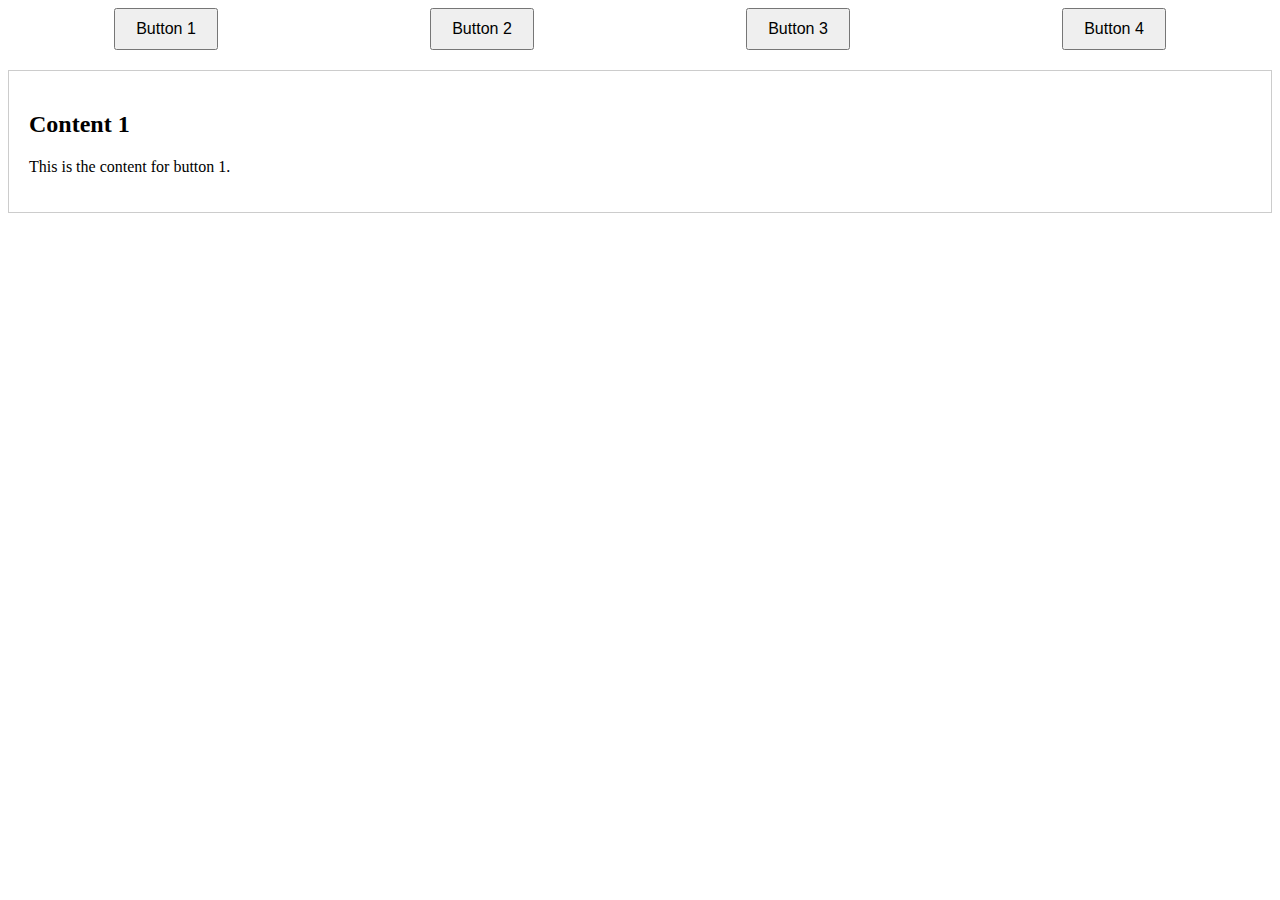
==== test.html @ 65bb0c89 "updated" ====
<!DOCTYPE html>
<html lang="en">
<head>
    <meta charset="UTF-8">
    <meta name="viewport" content="width=device-width, initial-scale=1.0">
    <title>Button Content Toggle</title>
    <style>
        .button-container {
            display: flex;
            justify-content: space-around;
            margin-bottom: 20px;
        }
        
        button {
            padding: 10px 20px;
            font-size: 16px;
            cursor: pointer;
        }
        
        .content {
            display: none;
            padding: 20px;
            border: 1px solid #ccc;
            margin-top: 20px;
        }
        
        .active {
            display: block;
        }
    </style>
</head>
<body>
    <div class="button-container">
        <button onclick="showContent(1)">Button 1</button>
        <button onclick="showContent(2)">Button 2</button>
        <button onclick="showContent(3)">Button 3</button>
        <button onclick="showContent(4)">Button 4</button>
    </div>

    <div id="content1" class="content">
        <h2>Content 1</h2>
        <p>This is the content for button 1.</p>
    </div>

    <div id="content2" class="content">
        <h2>Content 2</h2>
        <p>This is the content for button 2.</p>
    </div>

    <div id="content3" class="content">
        <h2>Content 3</h2>
        <p>This is the content for button 3.</p>
    </div>

    <div id="content4" class="content">
        <h2>Content 4</h2>
        <p>This is the content for button 4.</p>
    </div>

    <script>
        function showContent(contentNumber) {
            // Hide all content divs
            var contents = document.getElementsByClassName('content');
            for (var i = 0; i < contents.length; i++) {
                contents[i].classList.remove('active');
            }

            // Show the selected content
            var selectedContent = document.getElementById('content' + contentNumber);
            selectedContent.classList.add('active');
        }

        // Show the first content by default
        showContent(1);
    </script>
</body>
</html>
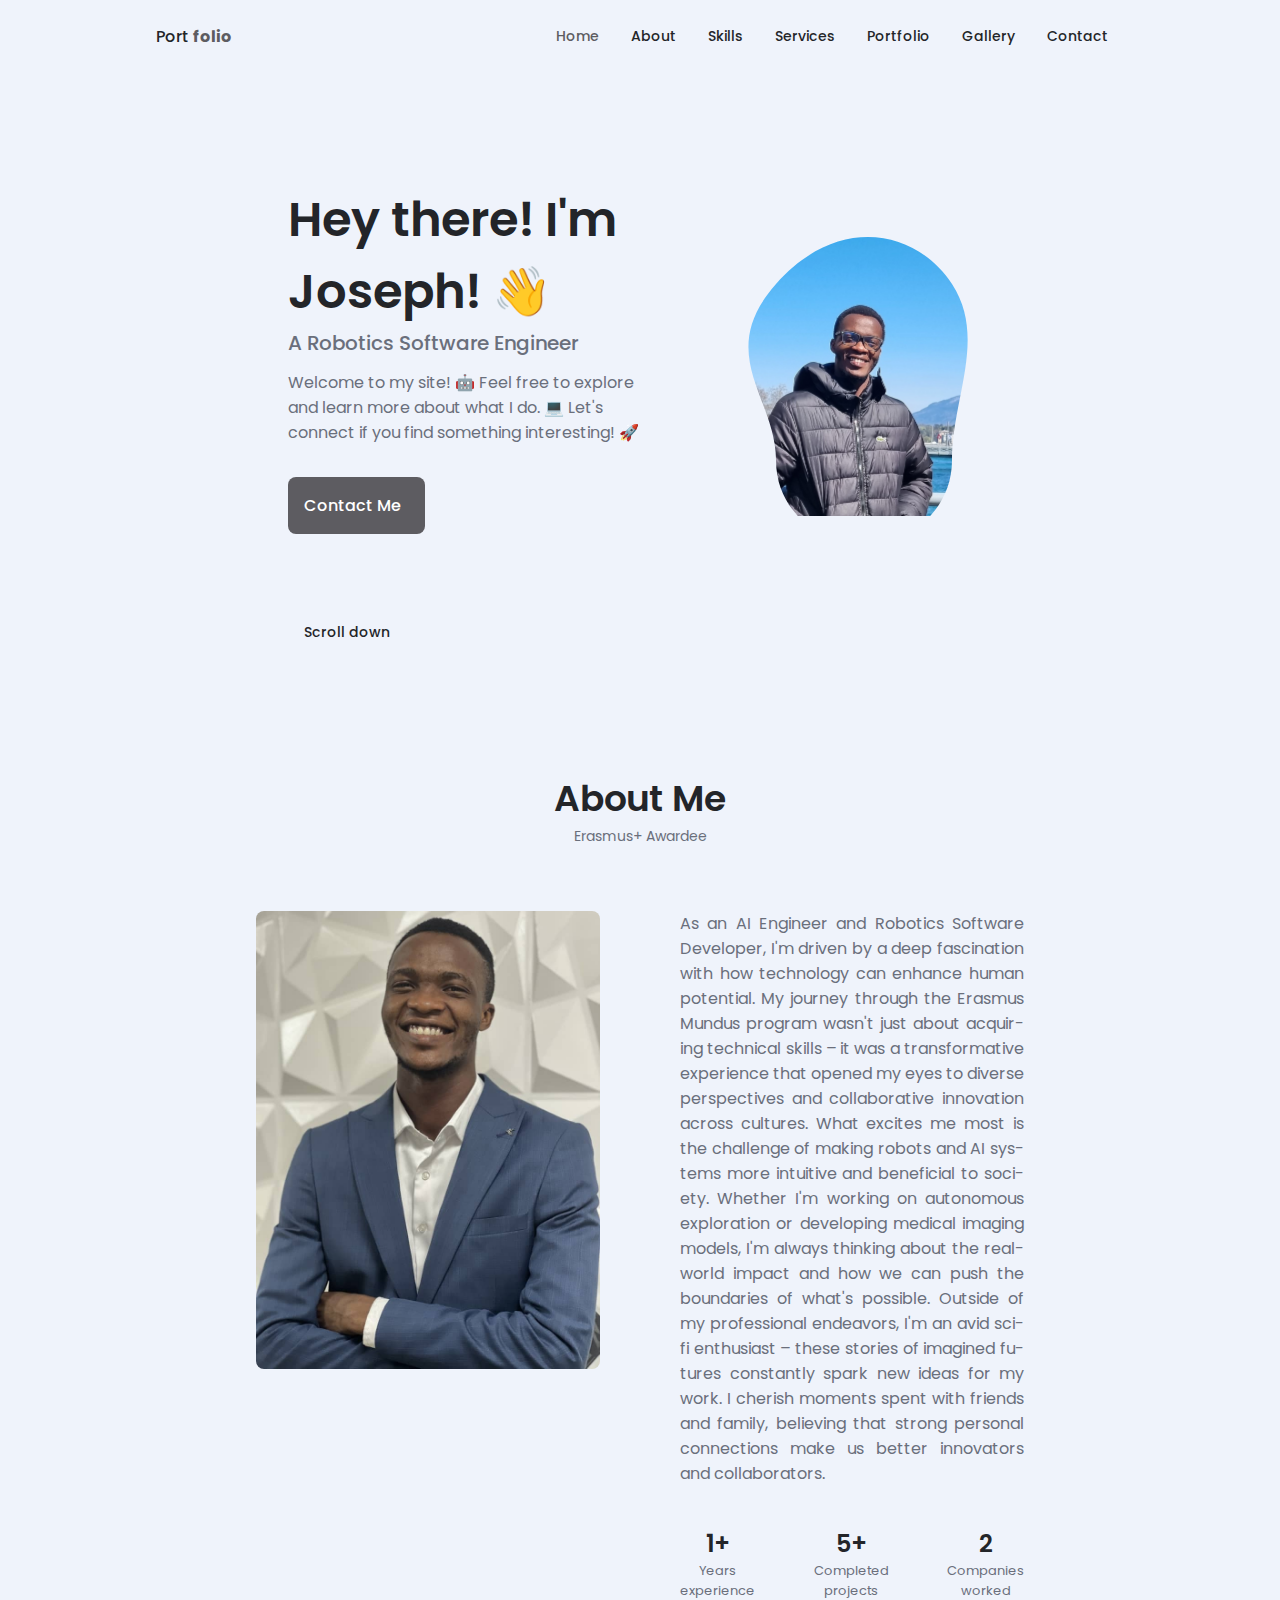
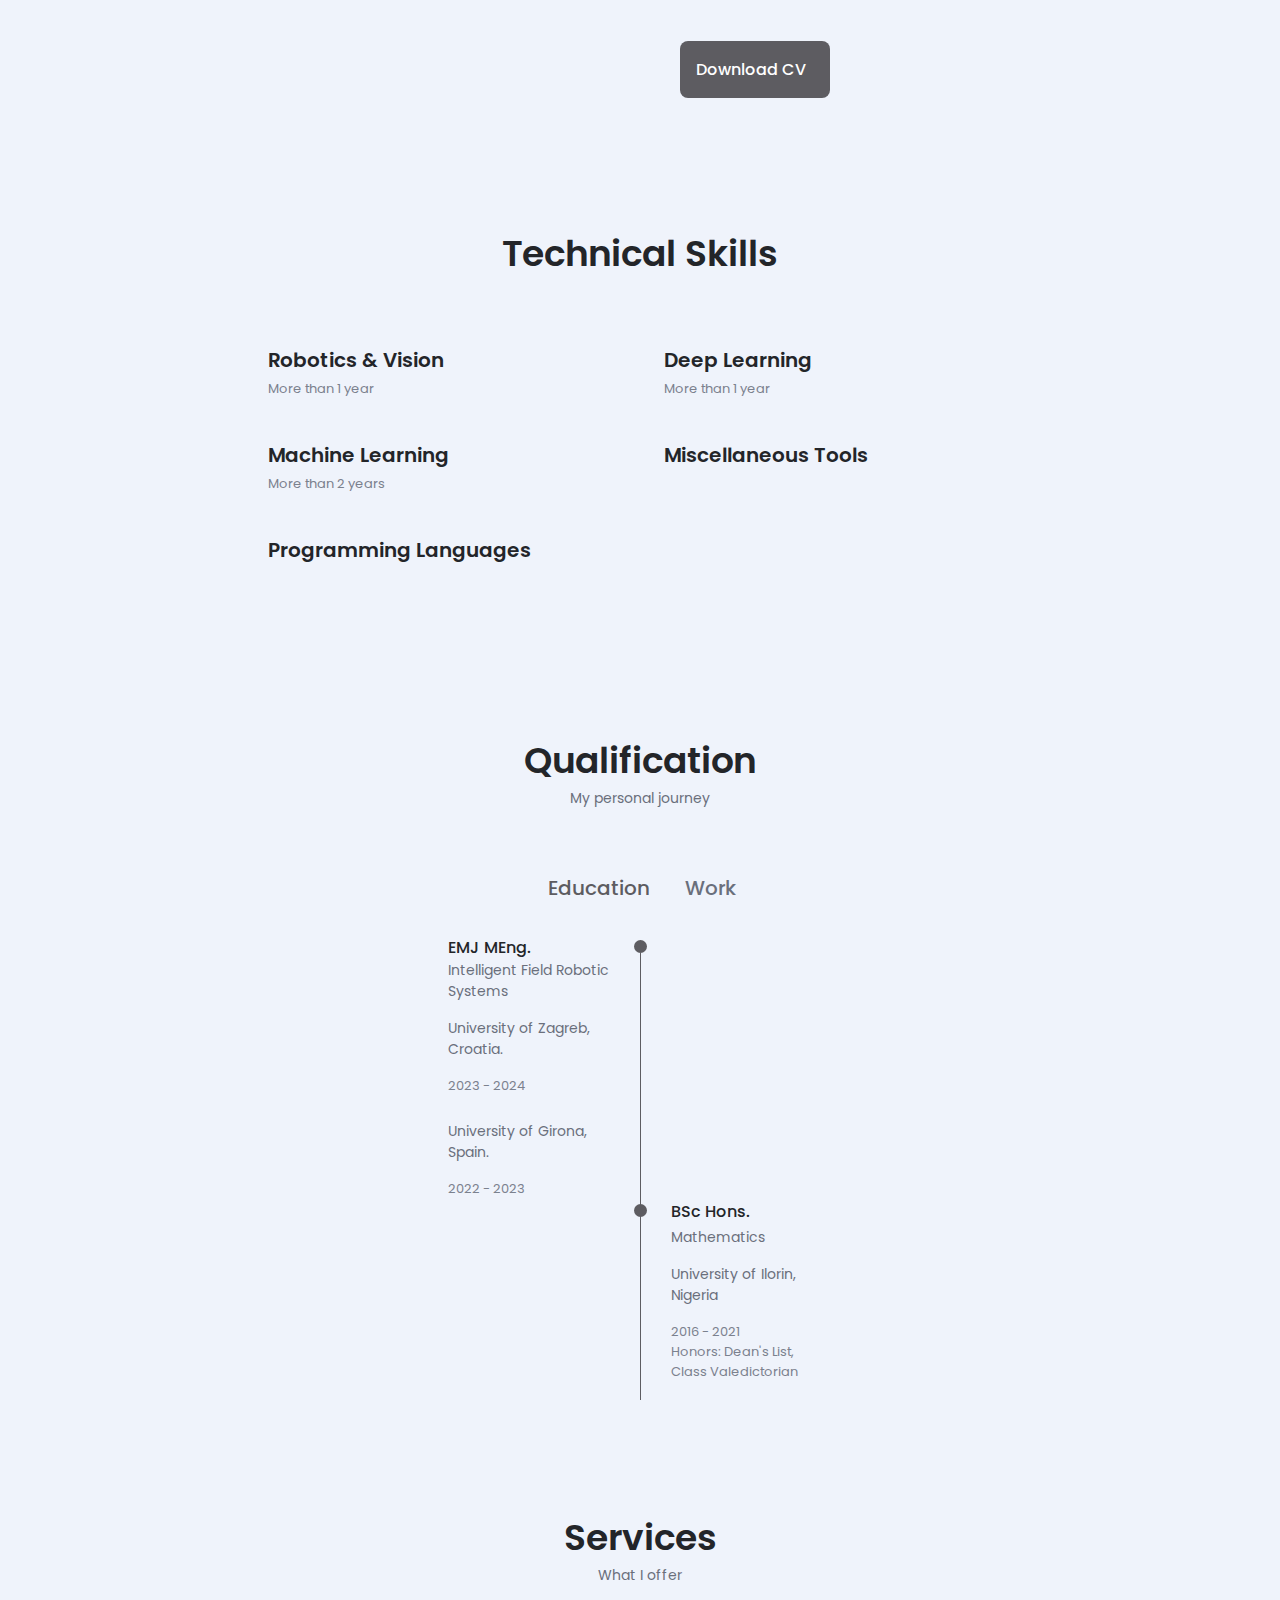
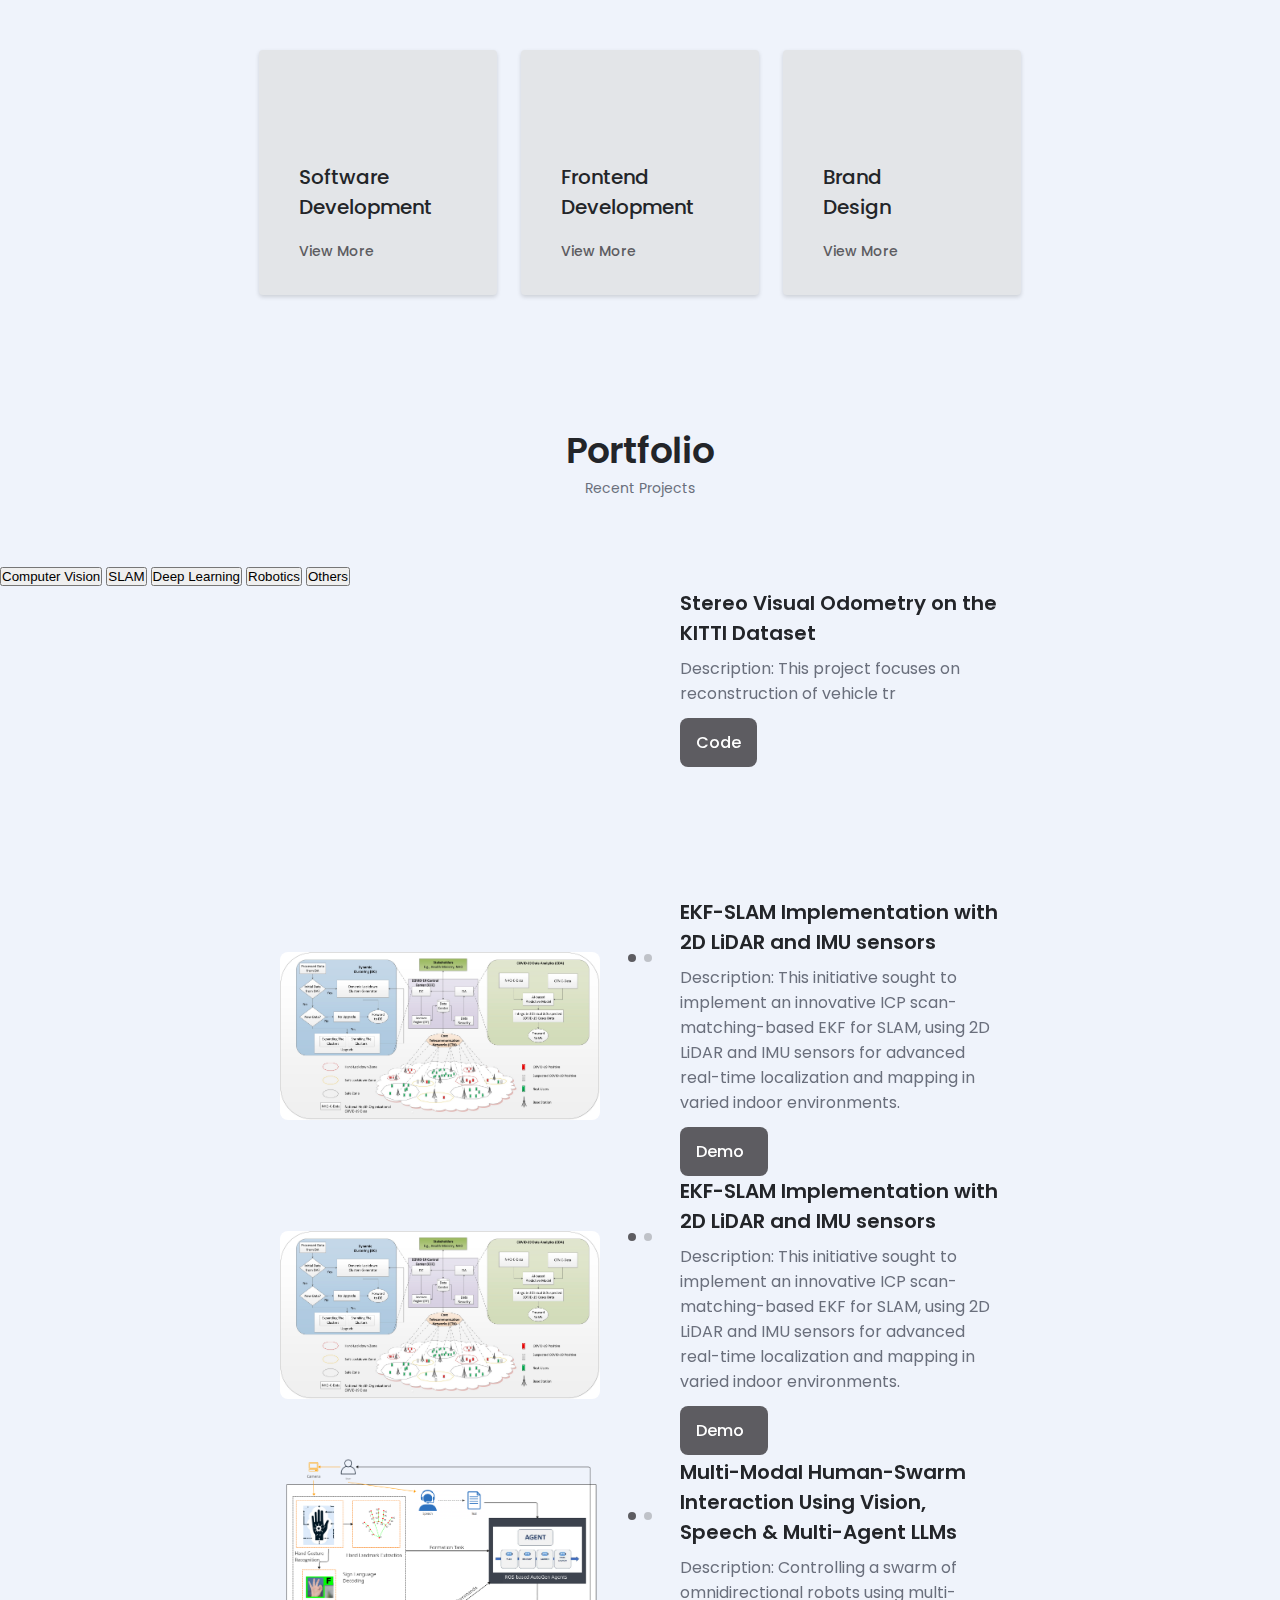
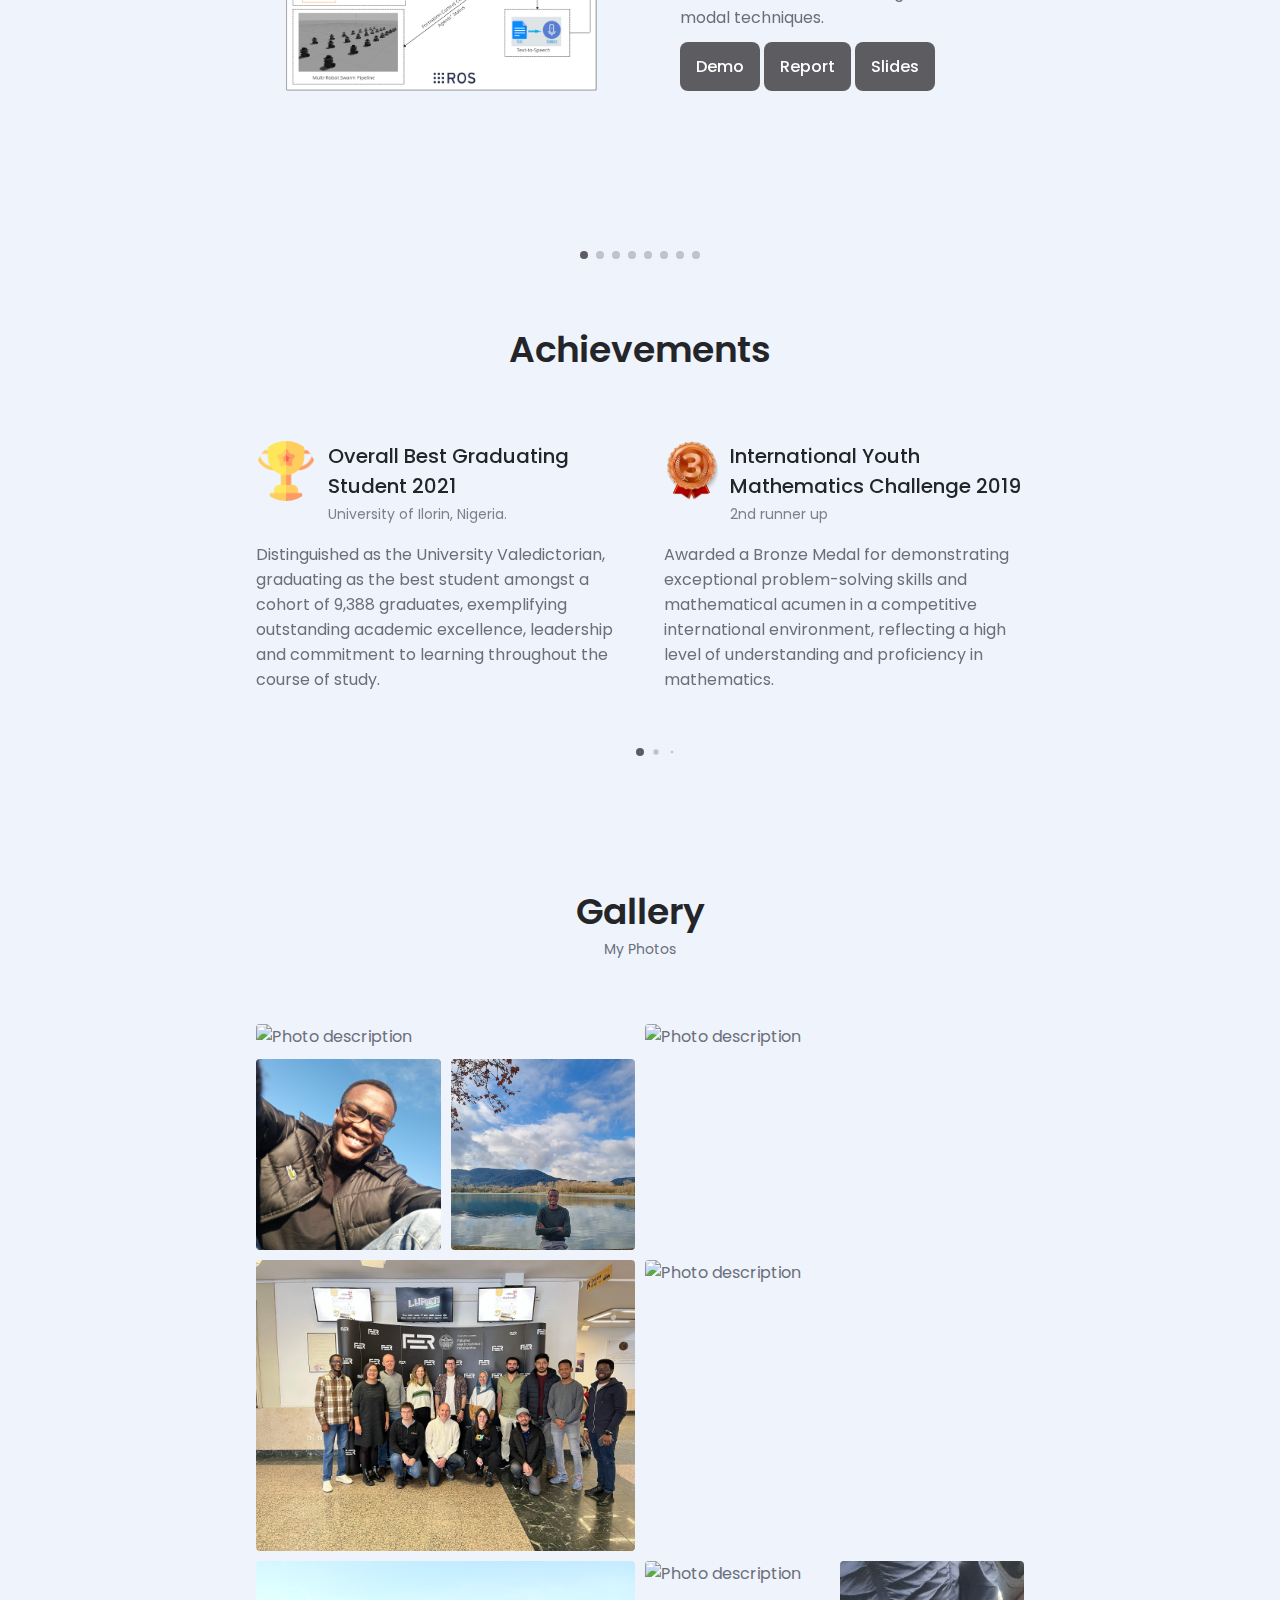
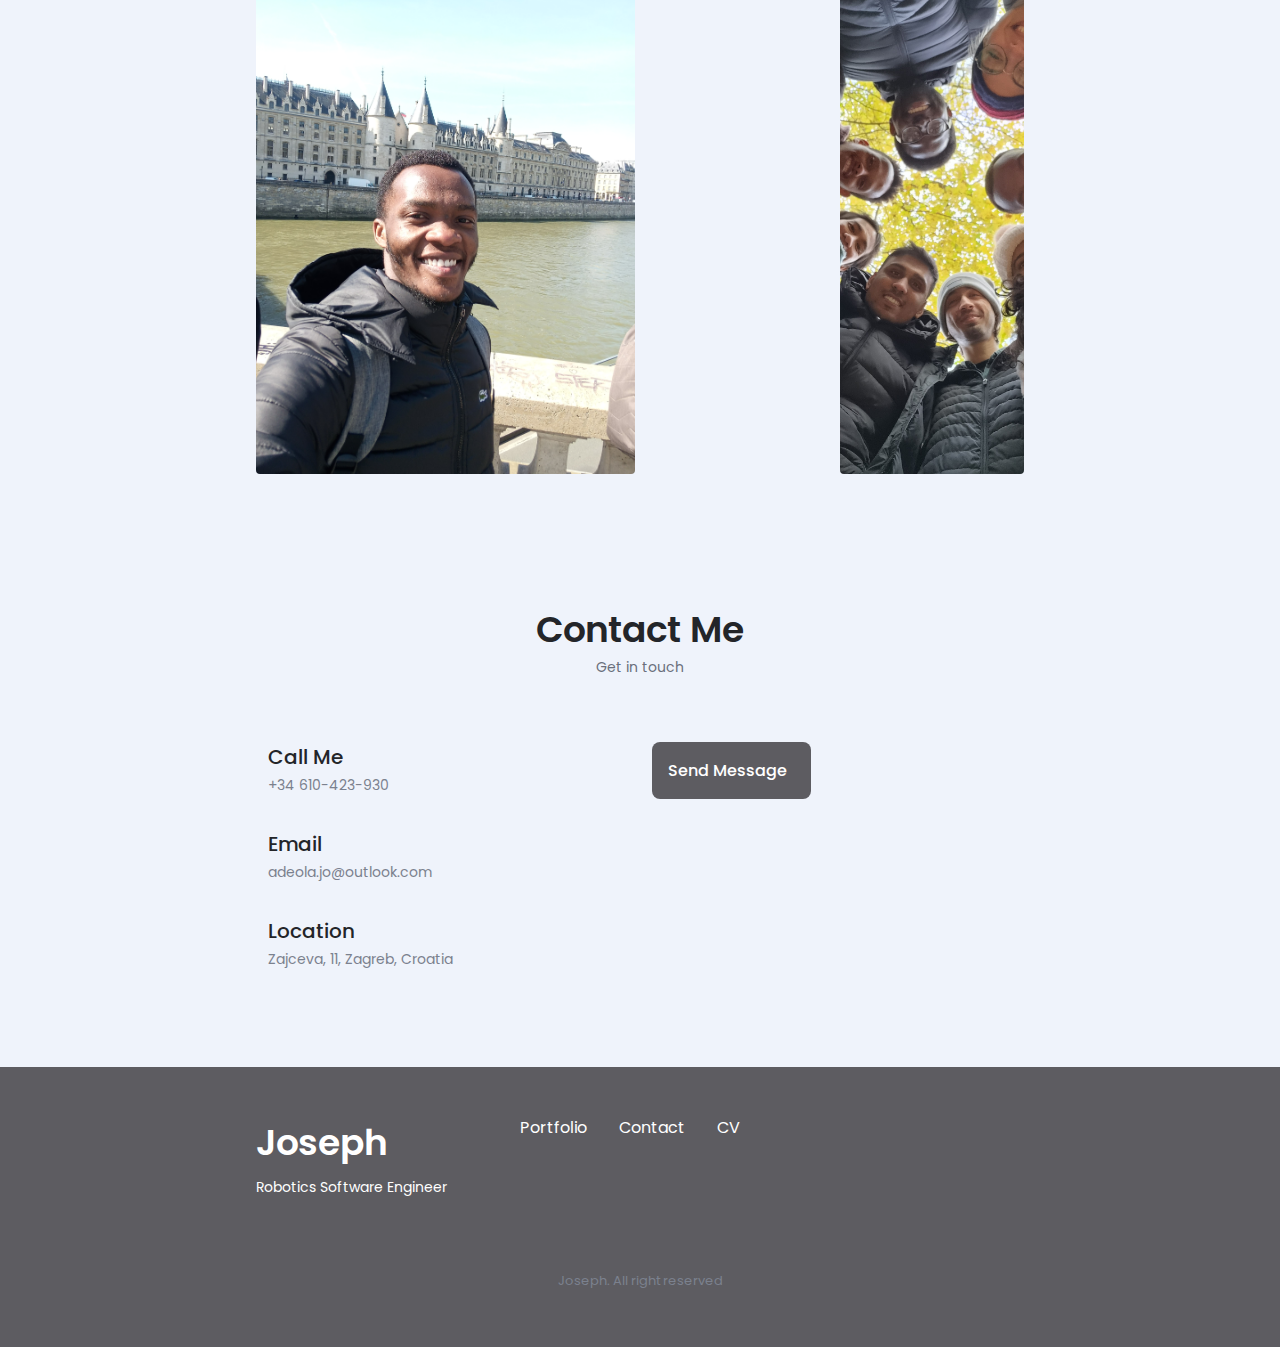
==== commit d24195d2: "updated" ====
--- a/test.html
+++ b/test.html
@@ -1,77 +1,1594 @@
 <!DOCTYPE html>
 <html lang="en">
-<head>
-    <meta charset="UTF-8">
-    <meta name="viewport" content="width=device-width, initial-scale=1.0">
-    <title>Button Content Toggle</title>
-    <style>
-        .button-container {
-            display: flex;
-            justify-content: space-around;
-            margin-bottom: 20px;
-        }
+  <head>
+    <meta charset="UTF-8" />
+    <meta name="viewport" content="width=device-width, initial-scale=1.0" />
+
+    <!--==================== UNICONS ====================-->
+    <link
+      rel="stylesheet"
+      href="https://unicons.iconscout.com/release/v3.0.6/css/line.css"
+    />
+
+    <!--==================== SWIPER CSS====================-->
+    <link rel="stylesheet" href="assets/css/swiper-bundle.min.css" />
+
+    <!--==================== CSS ==========-->
+    <link rel="stylesheet" href="assets/css/styles.css" />
+
+    <title>Joseph Adeola</title>
+  </head>
+  <body  class="fade-in">
+    <!--==================== HEADER ====================-->
+    <header class="header" id="header">
+      <nav class="nav container">
+        <a href="#" class="nav__logo">Port <span>folio</span></a>
         
-        button {
-            padding: 10px 20px;
-            font-size: 16px;
-            cursor: pointer;
-        }
+
+        <div class="nav__menu" id="nav-menu">
+          <ul class="nav__list grid">
+            <li class="nav__item">
+              <a href="#home" class="nav__link active-link">
+                <i class="uil uil-estate nav__icon"></i> Home
+              </a>
+            </li>
+
+            <li class="nav__item">
+              <a href="#about" class="nav__link">
+                <i class="uil uil-user nav__icon"></i> About
+              </a>
+            </li>
+
+            <li class="nav__item">
+              <a href="#skills" class="nav__link">
+                <i class="uil uil-file-alt nav__icon"></i> Skills
+              </a>
+            </li>
+            <li class="nav__item">
+              <a href="#services" class="nav__link">
+                <i class="uil uil-briefcase-alt nav__icon"></i> Services
+              </a>
+            </li>
+            <li class="nav__item">
+              <a href="#portfolio" class="nav__link">
+                <i class="uil uil-scenery nav__icon"></i> Portfolio
+              </a>
+            </li>
+
+            <li class="nav__item">
+              <a href="#gallery" class="nav__link">
+                <i class="uil uil-scenery nav__icon"></i> Gallery
+              </a>
+            </li>
+
+            <li class="nav__item">
+              <a href="#contact" class="nav__link">
+                <i class="uil uil-message nav__icon"></i> Contact
+              </a>
+            </li>
+          </ul>
+
+          <i class="uil uil-times nav__close" id="nav-close"></i>
+        </div>
+
+        <div class="nav__btns">
+          <!-- Theme change button -->
+          <i class="uil uil-moon change-theme" id="theme-button"></i>
+
+          <div class="nav__toggle" id="nav-toggle">
+            <i class="uil uil-apps"></i>
+          </div>
+        </div>
+      </nav>
+    </header>
+
+    <!--==================== MAIN ====================-->
+    <main class="main">
+      <!--==================== HOME ====================-->
+      <section class="home section" id="home">
+        <div class="home__container container grid">
+          <div class="home__content grid">
+            <div class="home__social">
+              <a
+                href="https://www.linkedin.com/in/adeola-joseph/"
+                target="_blank"
+                class="home__social-icon"
+              >
+                <i class="uil uil-linkedin-alt"></i>
+              </a>
+
+              <!-- <a
+                href="https://www.facebook.com/joseph.adeola.58"
+                target="_blank"
+                class="home__social-icon"
+              >
+                <i class="uil uil-facebook-f"></i>
+              </a> -->
+
+              <a
+                href="https://github.com/AdeolaJoseph"
+                target="_blank"
+                class="home__social-icon"
+              >
+                <i class="uil uil-github-alt"></i>
+              </a>
+            </div>
+
+            <div class="home__img">
+              <!-- <svg class="home__blob" viewBox="0 0 200 187">
+                <mask id="mask0" mask-type="alpha">
+                  <path
+                    d="M190.312 36.4879C206.582 62.1187 201.309 102.826 182.328 134.186C163.346 165.547 
+                                    130.807 187.559 100.226 186.353C69.6454 185.297 41.0228 161.023 21.7403 129.362C2.45775 
+                                    97.8511 -7.48481 59.1033 6.67581 34.5279C20.9871 10.1032 59.7028 -0.149132 97.9666 
+                                    0.00163737C136.23 0.303176 174.193 10.857 190.312 36.4879Z"
+                  />
+                </mask>
+                <g mask="url(#mask0)">
+                  <path
+                    d="M190.312 36.4879C206.582 62.1187 201.309 102.826 182.328 134.186C163.346 
+                                    165.547 130.807 187.559 100.226 186.353C69.6454 185.297 41.0228 161.023 21.7403 
+                                    129.362C2.45775 97.8511 -7.48481 59.1033 6.67581 34.5279C20.9871 10.1032 59.7028 
+                                    -0.149132 97.9666 0.00163737C136.23 0.303176 174.193 10.857 190.312 36.4879Z"
+                  />
+
+                  <!--==================== 
+                                        Insert your image in the Img folder and Change your image |
+                                        Center your image with X: horizontal, Y: vertical 
+                                    ====================-->
+                    <!-- <image
+                    class="home__blob-img"
+                    x="12"
+                    y="18"
+                    href="assets/img/joseph-img2.jpg"
+                  />
+                </g>
+              </svg>  -->
+
+              <svg class="home__blob" viewBox="0 0 200 200" xmlns="http://www.w3.org/2000/svg">
+                <mask id="mask1" mask-type="alpha">
+                    <path d="M50 150C50 185.228 85.2284 200 100 200C114.772 200 150 185.228 150 150C150 114.772 170 80.7715 150 50C130 19.2284 85.2284 10 50 50C14.7715 89.7715 50 114.772 50 150Z" transform="scale(1.1)"/>
+
+
+                    
+                    <!-- <path d="M37.5,-59.8C46.5,-52.5,50.4,-38.7,52,-26.4C53.5,-14,52.7,-3.3,55.3,11C57.9,25.2,64,42.9,59.8,57C55.7,71,41.3,81.4,26,83.6C10.7,85.8,-5.5,79.9,-21.6,74.7C-37.7,69.5,-53.7,65,-64.7,54.7C-75.7,44.5,-81.7,28.5,-80.9,13.5C-80.1,-1.5,-72.5,-15.6,-62.4,-24.7C-52.4,-33.9,-39.8,-38.1,-28.9,-44.6C-18.1,-51.1,-9.1,-59.9,2.6,-63.9C14.2,-67.9,28.4,-67.1,37.5,-59.8Z" transform="translate(100 100)" /> -->
+                    
+
+                    <!-- <path  d="M46.4,-71.9C58.8,-64.2,66.6,-49.1,72.1,-33.9C77.6,-18.6,80.8,-3.3,78.1,10.8C75.4,24.9,66.8,37.6,56.4,47.9C46,58.2,33.8,66,20.2,71.2C6.5,76.3,-8.7,78.9,-24,76.7C-39.3,74.5,-54.7,67.6,-63.5,55.9C-72.4,44.2,-74.7,27.6,-74.6,12.2C-74.4,-3.1,-71.7,-17.3,-67.8,-33.1C-63.9,-48.9,-58.8,-66.2,-47.3,-74.4C-35.8,-82.5,-17.9,-81.5,-0.5,-80.8C17,-80.1,34,-79.7,46.4,-71.9Z" transform="translate(100 100)" /> -->
+
+                    <!-- <path fill="#FF0066" d="M36.8,-64.8C47.4,-57.7,55.5,-47.2,65.4,-35.8C75.3,-24.5,87,-12.2,89.6,1.5C92.2,15.2,85.7,30.5,77.2,44.2C68.7,58,58.2,70.3,45,77.8C31.8,85.3,15.9,88,1,86.3C-13.9,84.5,-27.7,78.3,-40.8,70.7C-53.8,63.1,-66,54.1,-75.4,42.1C-84.8,30.1,-91.4,15.1,-89.2,1.3C-87,-12.5,-76.1,-25.1,-66.3,-36.4C-56.5,-47.7,-47.8,-57.8,-37,-64.8C-26.1,-71.8,-13.1,-75.7,0,-75.8C13.1,-75.8,26.2,-72,36.8,-64.8Z" transform="translate(100 100)" /> -->
+
+                    <!-- <path fill="#FF0066" d="M45.4,-74.2C58.7,-70.9,69.2,-58.5,74.2,-44.6C79.2,-30.7,78.7,-15.3,77.9,-0.5C77,14.4,75.9,28.8,69.1,39.6C62.4,50.5,50,57.8,37.6,62.1C25.1,66.3,12.5,67.3,-0.7,68.5C-13.8,69.6,-27.7,70.8,-39.7,66.3C-51.6,61.8,-61.7,51.6,-67.6,39.6C-73.4,27.6,-75,13.8,-75.1,0C-75.1,-13.9,-73.6,-27.8,-67.3,-38.9C-61,-50.1,-49.9,-58.6,-37.9,-62.6C-25.8,-66.7,-12.9,-66.2,1.6,-68.9C16,-71.6,32.1,-77.5,45.4,-74.2Z" transform="translate(100 100)" /> -->
+                            
+                </mask>
+                <g mask="url(#mask1)">
+                    <!-- <path
+                        d="M50 150C50 185.228 85.2284 200 100 200C114.772 200 150 185.228 150 150C150 114.772 
+                            170 80.7715 150 50C130 19.2284 85.2284 10 50 50C14.7715 89.7715 50 114.772 50 150Z" /> -->
+                    <!-- <image class="home__blob-img" x="12" y="18" href="assets/img/joseph-img2.jpg" /> -->
+                    <path d="M23.9,-32.3C32.7,-31.6,42.7,-27.8,48.5,-20.6C54.2,-13.3,55.6,-2.6,51.2,5.3C46.9,13.1,36.7,18,29.6,25C22.5,31.9,18.6,40.9,9.8,52C1,63,-12.6,76.3,-25.2,76.8C-37.8,77.3,-49.4,65,-51.5,51C-53.7,37.1,-46.5,21.4,-50.9,5.9C-55.4,-9.6,-71.6,-24.9,-68.5,-31.1C-65.4,-37.3,-42.9,-34.6,-28.3,-32.6C-13.6,-30.7,-6.8,-29.6,0.4,-30.2C7.6,-30.7,15.1,-33,23.9,-32.3Z" transform="translate(100 100)" />
+                    
+
+                    
+
+                    <image class="home__blob-img" x="12" y="18" href="assets/img/joseph-img2.jpg" />
+                    <!-- <image class="home__blob-img" x="12" y="18" href="assets/img/joseph1-removebg-preview4.png" /> -->
+                </g>
+            </svg>
+            
+            </div>
+
+            <div class="home__data">
+              <!-- <h1 class="home__title">Hi, I'm Joseph</h1> -->
+              <h1 class="home__title">Hey there! I'm Joseph! 👋</h1>
+
+              <h3 class="home__subtitle">A Robotics Software Engineer</h3>
+              <p class="home__description">
+
+                Welcome to my site! 🤖 Feel free to explore and learn more about what I do. 💻 Let's connect if you find something interesting! 🚀
+
+              </p>
+              <a href="#contact" class="button button--flex">
+                Contact Me <i class="uil uil-message button__icon"></i>
+              </a>
+            </div>
+          </div>
+
+          <div class="home__scroll">
+            <a href="#about" class="home__scroll-button button--flex">
+              <i class="uil uil-mouse-alt home__scroll-mouse"></i>
+              <span class="home__scroll-name">Scroll down</span>
+              <i class="uil uil-arrow-down home__scroll-arrow"></i>
+            </a>
+          </div>
+        </div>
+      </section>
+
+      <!--==================== ABOUT ====================-->
+      <section class="about section" id="about">
+        <h2 class="section__title">About Me</h2>
+        <span class="section__subtitle">Erasmus+ Awardee</span>
+
+        <div class="about__container container grid">
+          <!-- <img src="assets/img/joseph-img.jpg" alt="" class="about__img" /> -->
+          <!-- <img src="assets/img/joseph1-removebg-preview4.png" alt="" class="about__img" /> -->
+          <img src="assets/img/img1.jpeg" alt="" class="about__img" />
+
+          <!-- <img src="assets/img/joseph1.jpeg" alt="" class="about__img" /> -->
+
+
+
+          <div class="about__data">
+            <p class="about__description" style="text-align: justify; text-justify: inter-word; hyphens: auto;">
+                As an AI Engineer and Robotics Software Developer, I'm driven by a deep fascination with how technology can enhance human potential. My journey through the Erasmus Mundus program wasn't just about acquiring technical skills – it was a transformative experience that opened my eyes to diverse perspectives and collaborative innovation across cultures.
+                What excites me most is the challenge of making robots and AI systems more intuitive and beneficial to society. Whether I'm working on autonomous exploration or developing medical imaging models, I'm always thinking about the real-world impact and how we can push the boundaries of what's possible.
+                Outside of my professional endeavors, I'm an avid sci-fi enthusiast – these stories of imagined futures constantly spark new ideas for my work. I cherish moments spent with friends and family, believing that strong personal connections make us better innovators and collaborators.
+          </p>
+          
+
+            <div class="about__info">
+              <div>
+                <span class="about__info-title">1+</span>
+                <span class="about__info-name"
+                  >Years <br />
+                  experience</span
+                >
+              </div>
+
+              <div>
+                <span class="about__info-title">5+</span>
+                <span class="about__info-name"
+                  >Completed <br />
+                  projects</span
+                >
+              </div>
+
+              <div>
+                <span class="about__info-title">2</span>
+                <span class="about__info-name"
+                  >Companies <br />
+                  worked</span
+                >
+              </div>
+            </div>
+
+            <div class="about__buttons">
+              <!--==================== Change your CV ====================-->
+              <a
+                download=""
+                href="assets/pdf/joseph_cv.pdf"
+                class="button button--flex"
+              >
+                Download CV <i class="uil uil-download-alt button__icon"></i>
+              </a>
+            </div>
+          </div>
+        </div>
+      </section>
+
+      <!--==================== SKILLS ====================-->
+      <section class="skills section" id="skills">
+        <h2 class="section__title">Technical Skills</h2>
+        <span class="section__subtitle"></span>
+
+        <div class="skills__container container grid">
+          <div>
+
+                <!--=============== SKILLS 1 ===============-->
+                <div class="skills__content skills__close">
+                  <div class="skills__header">
+                    <i class="uil uil-robot skills__icon"></i>
+    
+                    <div>
+                      <h1 class="skills__title">Robotics & Vision</h1>
+                      <span class="skills__subtitle">More than 1 year</span>
+                    </div>
+    
+                    <i class="uil uil-angle-down skills__arrow"></i>
+                  </div>
+    
+                  <div class="skills__list grid">
+                    <div class="skills__data">
+                      <div class="skills__titles">
+                        <h3 class="skills__name">SLAM</h3>
+                        <span class="skills__number">85%</span>
+                      </div>
+                      <div class="skills__bar">
+                        <span class="skills__percentage skills__php"></span>
+                      </div>
+                    </div>
+                    <div class="skills__data">
+                      <div class="skills__titles">
+                        <h3 class="skills__name">Perception and Planning</h3>
+                        <span class="skills__number">80%</span>
+                      </div>
+                      <div class="skills__bar">
+                        <span class="skills__percentage skills__php"></span>
+                      </div>
+                    </div>
+                    
+    
+                    <div class="skills__data">
+                      <div class="skills__titles">
+                        <h3 class="skills__name">ROS</h3>
+                        <span class="skills__number">55%</span>
+                      </div>
+                      <div class="skills__bar">
+                        <span class="skills__percentage skills__python"></span>
+                      </div>
+                    </div>
+    
+                    <div class="skills__data">
+                      <div class="skills__titles">
+                        <h3 class="skills__name">Gazebo</h3>
+                        <span class="skills__number">55%</span>
+                      </div>
+                      <div class="skills__bar">
+                        <span class="skills__percentage skills__python"></span>
+                      </div>
+                    </div>
+    
+                    <div class="skills__data">
+                      <div class="skills__titles">
+                        <h3 class="skills__name">Stonefish</h3>
+                        <span class="skills__number">70%</span>
+                      </div>
+                      <div class="skills__bar">
+                        <span class="skills__percentage skills__python"></span>
+                      </div>
+                    </div>
+    
+                    <div class="skills__data">
+                      <div class="skills__titles">
+                        <h3 class="skills__name">OpenCV</h3>
+                        <span class="skills__number">70%</span>
+                      </div>
+                      <div class="skills__bar">
+                        <span class="skills__percentage skills__node"></span>
+                      </div>
+                    </div>
+                  </div>
+                </div>
+              </div>
+            
+    
+            <!--=============== SKILLS 2 ===============-->
+            <div class="skills__content skills__close">
+              <div class="skills__header">
+                <i class="uil uil-processor skills__icon"></i>
+
+                <div>
+                  <h1 class="skills__title">Deep Learning</h1>
+                  <span class="skills__subtitle">More than 1 year</span>
+                </div>
+
+                <i class="uil uil-angle-down skills__arrow"></i>
+              </div>
+
+              <div class="skills__list grid">
+                <div class="skills__data">
+                  <div class="skills__titles">
+                    <h3 class="skills__name">CNN</h3>
+                    <span class="skills__number">80%</span>
+                  </div>
+                  <div class="skills__bar">
+                    <span class="skills__percentage skills__html"></span>
+                  </div>
+                </div>
+
+                <div class="skills__data">
+                  <div class="skills__titles">
+                    <h3 class="skills__name">PyTorch and PyTorch3D</h3>
+                    <span class="skills__number">60%</span>
+                  </div>
+                  <div class="skills__bar">
+                    <span class="skills__percentage skills__css"></span>
+                  </div>
+                </div>
+
+                <div class="skills__data">
+                  <div class="skills__titles">
+                    <h3 class="skills__name">Keras & TensorFlow</h3>
+                    <span class="skills__number">25%</span>
+                  </div>
+                  <div class="skills__bar">
+                    <span class="skills__percentage skills__react"></span>
+                  </div>
+                </div>
+              </div>
+            </div>
+
         
-        .content {
-            display: none;
-            padding: 20px;
-            border: 1px solid #ccc;
-            margin-top: 20px;
-        }
+          <div>
+            <!--=============== SKILLS 3 ===============-->
+            <div class="skills__content skills__close">
+              <div class="skills__header">
+                <i class="uil uil-circuit skills__icon"></i>
+
+                <div>
+                  <h1 class="skills__title">Machine Learning</h1>
+                  <span class="skills__subtitle">More than 2 years</span>
+                </div>
+
+                <i class="uil uil-angle-down skills__arrow"></i>
+              </div>
+
+              <div class="skills__list grid">
+                <div class="skills__data">
+                  <div class="skills__titles">
+                    <h3 class="skills__name">Algorithms</h3>
+                    <span class="skills__number">90%</span>
+                  </div>
+                  <div class="skills__bar">
+                    <span class="skills__percentage skills__figma"></span>
+                  </div>
+                </div>
+
+                <div class="skills__data">
+                  <div class="skills__titles">
+                    <h3 class="skills__name">Scikit-Learn</h3>
+                    <span class="skills__number">70%</span>
+                  </div>
+                  <div class="skills__bar">
+                    <span class="skills__percentage skills__sketch"></span>
+                  </div>
+                </div>
+
+                <div class="skills__data">
+                  <div class="skills__titles">
+                    <h3 class="skills__name">Matplotlib</h3>
+                    <span class="skills__number">80%</span>
+                  </div>
+                  <div class="skills__bar">
+                    <span class="skills__percentage skills__photoshop"></span>
+                  </div>
+                </div>
+
+                <div class="skills__data">
+                  <div class="skills__titles">
+                    <h3 class="skills__name">Numpy and Pandas</h3>
+                    <span class="skills__number">80%</span>
+                  </div>
+                  <div class="skills__bar">
+                    <span class="skills__percentage skills__photoshop"></span>
+                  </div>
+                </div>
+              </div>
+            </div>
+
+            <!--=============== SKILLS 4 ===============-->
+            <div class="skills__content skills__close">
+              <div class="skills__header">
+                <i class="uil uil-brackets-curly skills__icon"></i>
+
+                <div>
+                  <h1 class="skills__title">Programming Languages</h1>
+                  <span class="skills__subtitle"></span>
+                </div>
+
+                <i class="uil uil-angle-down skills__arrow"></i>
+              </div>
+
+              <div class="skills__list grid">
+                <div class="skills__data">
+                  <div class="skills__titles">
+                    <h3 class="skills__name">Python</h3>
+                    <span class="skills__number">90%</span>
+                  </div>
+                  <div class="skills__bar">
+                    <span class="skills__percentage skills__figma"></span>
+                  </div>
+                </div>
+
+                <div class="skills__data">
+                  <div class="skills__titles">
+                    <h3 class="skills__name">C++</h3>
+                    <span class="skills__number">55%</span>
+                  </div>
+                  <div class="skills__bar">
+                    <span class="skills__percentage skills__python"></span>
+                  </div>
+                </div>
+
+                <div class="skills__data">
+                  <div class="skills__titles">
+                    <h3 class="skills__name">R</h3>
+                    <span class="skills__number">50%</span>
+                  </div>
+                  <div class="skills__bar">
+                    <span class="skills__percentage skills__sketch"></span>
+                  </div>
+                </div>
+              </div>
+            </div>
+          </div>
+
+          <!--=============== SKILLS 5 ===============-->
+          <div class="skills__content skills__close">
+            <div class="skills__header">
+              <i class="uil uil-icons skills__icon"></i>
+
+              <div>
+                <h1 class="skills__title">Miscellaneous Tools</h1>
+                <span class="skills__subtitle"></span>
+              </div>
+
+              <i class="uil uil-angle-down skills__arrow"></i>
+            </div>
+
+            <div class="skills__list grid">
+              <div class="skills__data">
+                <div class="skills__titles">
+                  <h3 class="skills__name">Docker</h3>
+                  <span class="skills__number">25%</span>
+                </div>
+                <div class="skills__bar">
+                  <span class="skills__percentage skills__react"></span>
+                </div>
+              </div>
+
+              <div class="skills__data">
+                <div class="skills__titles">
+                  <h3 class="skills__name">MS Office Suites</h3>
+                  <span class="skills__number">90%</span>
+                </div>
+                <div class="skills__bar">
+                  <span class="skills__percentage skills__react"></span>
+                </div>
+              </div>
+
+              <div class="skills__data">
+                <div class="skills__titles">
+                  <h3 class="skills__name">Git</h3>
+                  <span class="skills__number">70%</span>
+                </div>
+                <div class="skills__bar">
+                  <span class="skills__percentage skills__sketch"></span>
+                </div>
+              </div>
+
+              <div class="skills__data">
+                <div class="skills__titles">
+                  <h3 class="skills__name">Latex</h3>
+                  <span class="skills__number">90%</span>
+                </div>
+                <div class="skills__bar">
+                  <span class="skills__percentage skills__figma"></span>
+                </div>
+              </div>
+            </div>
+          </div>
+
+          <div></div>
+        </div>
+      </section>
+
+      <!--==================== QUALIFICATION ====================-->
+      <section class="qualification section">
+        <h2 class="section__title">Qualification</h2>
+        <span class="section__subtitle">My personal journey</span>
+
+        <div class="qualification__container container">
+          <div class="qualification__tabs">
+            <div
+              class="qualification__button button--flex qualification__active"
+              data-target="#education"
+            >
+              <i class="uil uil-graduation-cap qualification__icon"></i>
+              Education
+            </div>
+
+            <div class="qualification__button button--flex" data-target="#work">
+              <i class="uil uil-briefcase-alt qualification__icon"></i>
+              Work
+            </div>
+          </div>
+
+          <div class="qualification__sections">
+            <!--=============== QUALIFICATION CONTENT 1 ===============-->
+            <div
+              class="qualification__content qualification__active"
+              data-content
+              id="education"
+            >
+              <!--=============== QUALIFICATION 1 ===============-->
+              <div class="qualification__data">
+                <div>
+                  <h3 class="qualification__title">EMJ MEng.</h3>
+                  <span class="qualification__subtitle"
+                    >Intelligent Field Robotic Systems</span
+                  >
+                  <span class="qualification__subtitle">University of Zagreb, Croatia.</span>
+                  <div class="qualification__calendar">
+                    <i class="uil uil-calendar-alt"></i>
+                    2023 - 2024
+                  </div>
+                  <span class="qualification__subtitle"></span>
+                  <span class="qualification__subtitle"
+                    >University of Girona, Spain.</span>
+                    <div class="qualification__calendar">
+                      <i class="uil uil-calendar-alt"></i>
+                      2022 - 2023
+                    </div>
+                </div>
+
+                <div>
+                  <span class="qualification__rounder"></span>
+                  <span class="qualification__line"></span>
+                </div>
+              </div>
+
+              <!--=============== QUALIFICATION 2 ===============-->
+              <div class="qualification__data">
+                <div></div>
+
+                <div>
+                  <span class="qualification__rounder"></span>
+                  <span class="qualification__line"></span>
+                </div>
+
+                <div>
+                  <h3 class="qualification__title">BSc Hons.</h3>
+                  <span class="qualification__subtitle">Mathematics</span>
+                  <span class="qualification__subtitle"> University of Ilorin, Nigeria</span>
+                  <div class="qualification__calendar">
+                    <i class="uil uil-calendar-alt"></i>
+                    2016 - 2021
+                  </div>
+
+                  <div class="qualification__calendar">
+                    <i class="uil uil-calendar-alt"></i>
+                    Honors: Dean's List, Class Valedictorian
+                  </div>
+                </div>
+              </div>
+            </div>
+
+            <!--=============== QUALIFICATION CONTENT 2 ===============-->
+            <div class="qualification__content" data-content id="work">
+              <!--=============== QUALIFICATION Current ===============-->
+              <div class="qualification__data">
+                <div>
+                  <h3 class="qualification__title">Deep Learning Research Intern</h3>
+                  <span class="qualification__subtitle"
+                    >VICOROB - Spain</span
+                  >
+                  <span class="qualification__subtitle"
+                    >The goal of the internship was to develop a CNN-RNN based model for 
+                  </span>
+                  <div class="qualification__calendar">
+                    <i class="uil uil-calendar-alt"></i>
+                    Jun 2023 - Sept 2023
+                  </div>
+                </div>
+
+                <div>
+                  <span class="qualification__rounder"></span>
+                  <span class="qualification__line"></span>
+                </div>
+              </div>
+
+              <!--=============== QUALIFICATION 2 ===============-->
+              <div class="qualification__data">
+                <div></div>
+
+                <div class="qualification__time">
+                  <span class="qualification__rounder"></span>
+                  <span class="qualification__line"></span>
+                </div>
+
+                <div>
+                  <h3 class="qualification__title">Financial Risk Management Intern</h3>
+                  <span class="qualification__subtitle"
+                    >KPMG Professional Services - Nigeria</span
+                  >
+                  <span class="qualification__subtitle"
+                    > Built software for financial risk management
+                  </span>
+                  <div class="qualification__calendar">
+                    <i class="uil uil-calendar-alt"></i>
+                    Feb 2022 - Sept 2022
+                  </div>
+                </div>
+              </div>
+
+              <!--=============== QUALIFICATION 1 ===============-->
+              <div class="qualification__data">
+                <div>
+                  <h3 class="qualification__title">Graduate Research Assistant</h3>
+                  <span class="qualification__subtitle"
+                    >University of Ilorin - Nigeria</span
+                  >
+                  <span class="qualification__subtitle">
+                    Conducted <strong>research in atmospheric</strong> and built<strong>software for data cleaning</strong>.</span> 
+                  </span>
+                  <div class="qualification__calendar">
+                    <i class="uil uil-calendar-alt"></i>
+                    Aug 2021 - Nov 2021
+                  </div>
+                </div>
+
+                <div>
+                  <span class="qualification__rounder"></span>
+                  <span class="qualification__line"></span>
+                </div>
+              </div>
+
+            </div>
+          </div>
+        </div>
+      </section>
+
+
+
+      <!-- ########################################################### SERVICES SERVICES ########################################################### -->
+      
+      <section class="services section" id="services">
+        <h2 class="section__title">Services</h2>
+        <span class="section__subtitle">What I offer</span>
+
+        <div class="services__container container grid">
+          
+          <div class="services__content">
+            <div>
+              <i class="uil uil-web-grid services__icon"></i>
+              <h3 class="services__title">
+                Software <br />
+                Development
+              </h3>
+            </div>
+            <span
+              class="button button--flex button--small button--link services__button"
+            >
+              View More
+              <i class="uil uil-arrow-right button__icon"></i>
+            </span>
+
+            <div class="services__modal">
+              <div class="services__modal-content">
+                <h4 class="services__modal-title">
+                  Ui/Ux <br />
+                  Designer
+                <i class="uil uil-times services__modal-close"></i>
+
+                <ul class="services__modal-services grid">
+                  <li class="services__modal-service">
+                    <i class="uil uil-check-circle services__modal-icon"></i>
+                    <p>I develop the user interface.</p>
+                  </li>
+                  <li class="services__modal-service">
+                    <i class="uil uil-check-circle services__modal-icon"></i>
+                    <p>Deep learning pipelines</p>
+                  </li>
+                  <li class="services__modal-service">
+                    <i class="uil uil-check-circle services__modal-icon"></i>
+                    <p>I create custom computer vision projects</p>
+                  </li>
+                  <li class="services__modal-service">
+                    <i class="uil uil-check-circle services__modal-icon"></i>
+                    <p>I position your company brand.</p>
+                  </li>
+                </ul>
+              </div>
+            </div>
+          </div>
+
+          
+          <div class="services__content">
+            <div>
+              <i class="uil uil-arrow services__icon"></i>
+              <h3 class="services__title">
+                Frontend <br />
+                Development
+              </h3>
+            </div>
+
+            <span
+              class="button button--flex button--small button--link services__button"
+            >
+              View More
+              <i class="uil uil-arrow-right button__icon"></i>
+            </span>
+
+            <div class="services__modal">
+              <div class="services__modal-content">
+                <h4 class="services__modal-title">
+                  Frontend <br />
+                  Development
+                </h4>
+                <i class="uil uil-times services__modal-close"></i>
+
+                <ul class="services__modal-services grid">
+                  <li class="services__modal-service">
+                    <i class="uil uil-check-circle services__modal-icon"></i>
+                    <p>I develop the user interface.</p>
+                  </li>
+                  <li class="services__modal-service">
+                    <i class="uil uil-check-circle services__modal-icon"></i>
+                    <p>Web page development.</p>
+                  </li>
+                  <li class="services__modal-service">
+                    <i class="uil uil-check-circle services__modal-icon"></i>
+                    <p>I create ux element interactions.</p>
+                  </li>
+                  <li class="services__modal-service">
+                    <i class="uil uil-check-circle services__modal-icon"></i>
+                    <p>I position your company brand.</p>
+                  </li>
+                </ul>
+              </div>
+            </div>
+          </div>
+
+          <div class="services__content">
+            <div>
+              <i class="uil uil-pen services__icon"></i>
+              <h3 class="services__title">
+                Brand <br />
+                Design
+              </h3>
+            </div>
+
+            <span
+              class="button button--flex button--small button--link services__button"
+            >
+              View More
+              <i class="uil uil-arrow-right button__icon"></i>
+            </span>
+
+            <div class="services__modal">
+              <div class="services__modal-content">
+                <h4 class="services__modal-title">
+                  Brand <br />
+                  Design
+                </h4>
+                <i class="uil uil-times services__modal-close"></i>
+
+                <ul class="services__modal-services grid">
+                  <li class="services__modal-service">
+                    <i class="uil uil-check-circle services__modal-icon"></i>
+                    <p>I develop the user interface.</p>
+                  </li>
+                  <li class="services__modal-service">
+                    <i class="uil uil-check-circle services__modal-icon"></i>
+                    <p>Web page development.</p>
+                  </li>
+                  <li class="services__modal-service">
+                    <i class="uil uil-check-circle services__modal-icon"></i>
+                    <p>I create ux element interactions.</p>
+                  </li>
+                  <li class="services__modal-service">
+                    <i class="uil uil-check-circle services__modal-icon"></i>
+                    <p>I position your company brand.</p>
+                  </li>
+                </ul>
+              </div>
+            </div>
+          </div>
+        </div>
+      </section>
+
+      <!-- ########################################################################################################################### -->
+
+
+
+
+      <section class="portfolio section" id="portfolio">
+        <h2 class="section__title">Portfolio</h2>
+        <span class="section__subtitle">Recent Projects</span>
+
+
+      <!-- Portfolio Tabs -->
+      <div class="portfolio__tabs">
+        <button onclick="showContent('cv-projects')" class="portfolio__tab portfolio__tab--active" >Computer Vision</button>
+        <button onclick="showContent('slam-projects')" class="portfolio__tab">SLAM</button>
+        <button onclick="showContent('dl-projects')" class="portfolio__tab">Deep Learning</button>
+        <button onclick="showContent('robotics')" class="portfolio__tab">Robotics</button>
+        <button onclick="showContent('robotics-projects')" class="portfolio__tab">Others</button>
+
+      </div>
+
+      <!-- <div class="portfolio__tabs">
+        <a href="javascript:void(0);" onclick="showContent('cv-projects');" class="portfolio__tab portfolio__tab--active">Computer Vision</a>
+        <a href="javascript:void(0);" onclick="showContent('slam-projects');" class="portfolio__tab">SLAM</a>
+        <a href="javascript:void(0);" onclick="showContent('dl-projects');" class="portfolio__tab">Deep Learning</a>
+        <a href="javascript:void(0);" onclick="showContent('robotics');" class="portfolio__tab">Robotics</a>
+        <a href="javascript:void(0);" onclick="showContent('robotics');" class="portfolio__tab">Others</a>
+      </div> -->
+      
+
+      <div id="cv-projects" class="portfolio__container container swiper-container toggle-content tab--active">
+          <div class="swiper-wrapper">
+
+            <!--=============== CV Project 1 ===============-->
+            <div class="portfolio__content grid swiper-slide">
+              <iframe src="https://www.youtube.com/embed/n7EWEcRAJds?si=NXNPDCXW_lsPcmr8" title="YouTube video player" frameborder="0" allow="accelerometer; autoplay; clipboard-write; encrypted-media; gyroscope; picture-in-picture; web-share" allowfullscreen class="portfolio__img"></iframe>
+              <div class="portfolio__data">
+                <h3 class="portfolio__title">
+                  Stereo Visual Odometry on the KITTI Dataset
+                </h3>
+                <p class="portfolio__description">
+                  Description: This project focuses on reconstruction of vehicle tr
+                </p>
+<!-- Code Button with GitHub Icon -->
+                <a href="https://github.com/AdeolaJoseph/Stereo-Visual-Odometry" target="_blank" class="button button--flex button--small portfolio__button">
+                  <i class="fab fa-github"></i> Code
+                </a>
+
+                <!-- Report Button (assuming you might want a file icon or similar) -->
+                <!-- <a href="https://www.sciencedirect.com/science/article/pii/S221067072030593X" target="_blank" class="button button--flex button--small portfolio__button">
+                  <i class="fas fa-file-alt"></i> Report
+                </a>
+
+                <a href="https://www.sciencedirect.com/science/article/pii/S221067072030593X" target="_blank" class="button button--flex button--small portfolio__button">
+                  <i class="fas fa-file-alt"></i> Slides
+                </a> -->
+
+
+              </div>
+            </div>
+
+             <!--=============== CV Project 2 ===============-->
+             <div class="portfolio__content grid swiper-slide">
+              <iframe src="https://www.youtube.com/embed/n7EWEcRAJds?si=NXNPDCXW_lsPcmr8" title="YouTube video player" frameborder="0" allow="accelerometer; autoplay; clipboard-write; encrypted-media; gyroscope; picture-in-picture; web-share" allowfullscreen class="portfolio__img"></iframe>
+              <div class="portfolio__data">
+                <h3 class="portfolio__title">
+                  Integrated Machine Vision Application with the Stäubli TX60 Robot
+                </h3>
+                <p class="portfolio__description">
+                  Description: This initiative sought to implement an innovative ICP scan-matching-based EKF for SLAM, using 2D LiDAR and IMU sensors for advanced real-time localization and mapping in varied indoor environments.
+                </p>
+                <a
+                  href="https://www.sciencedirect.com/science/article/pii/S221067072030593X"
+                  class="button button--flex button--small portfolio__button"
+                >
+                  Demo
+                  <i class="uil uil-arrow-right button__icon"></i>
+                </a>
+              </div>
+            </div>
+          </div>
+          <div class="swiper-button-next">
+            <i class="uil uil-angle-right-b swiper-portfolio-icon"></i>
+          </div>
+          <div class="swiper-button-prev">
+            <i class="uil uil-angle-left-b swiper-portfolio-icon"></i>
+          </div>
+          <div class="swiper-pagination"></div>
+        </div>
+     
+
+      <!-- ========================= SLAM Projects ========================= -->
+      <div id="slam-projects" class="portfolio__container container swiper-container toggle-content tab--active">
+        <div class="swiper-wrapper">
+
+          <!--=============== CV Project 1 ===============-->
+          <div class="portfolio__content grid swiper-slide">
+            
+            <img
+            src="assets/img/paperCov.jpg"
+            alt=""
+            class="portfolio__img"
+          />
+
+            <div class="portfolio__data">
+              <h3 class="portfolio__title">
+                EKF-SLAM Implementation with 2D LiDAR and IMU sensors
+              </h3>
+              <p class="portfolio__description">
+                Description: This initiative sought to implement an innovative ICP scan-matching-based EKF for SLAM, using 2D LiDAR and IMU sensors for advanced real-time localization and mapping in varied indoor environments.
+              </p>
+              <a
+                href="https://www.sciencedirect.com/science/article/pii/S221067072030593X"
+                class="button button--flex button--small portfolio__button"
+              >
+                Demo
+                <i class="uil uil-arrow-right button__icon"></i>
+              </a>
+            </div>
+          </div>
+
+           <!--=============== CV Project 2 ===============-->
+           <div class="portfolio__content grid swiper-slide">
+            <iframe src="https://www.youtube.com/embed/n7EWEcRAJds?si=NXNPDCXW_lsPcmr8" title="YouTube video player" frameborder="0" allow="accelerometer; autoplay; clipboard-write; encrypted-media; gyroscope; picture-in-picture; web-share" allowfullscreen class="portfolio__img"></iframe>
+            <div class="portfolio__data">
+              <h3 class="portfolio__title">
+                EKF-SLAM Implementation with 2D LiDAR and IMU sensors
+              </h3>
+              <p class="portfolio__description">
+                Description: This initiative sought to implement an innovative ICP scan-matching-based EKF for SLAM, using 2D LiDAR and IMU sensors for advanced real-time localization and mapping in varied indoor environments.
+              </p>
+              <a
+                href="https://www.sciencedirect.com/science/article/pii/S221067072030593X"
+                class="button button--flex button--small portfolio__button"
+              >
+                Demo
+                <i class="uil uil-arrow-right button__icon"></i>
+              </a>
+            </div>
+          </div>
+        </div>
+        <div class="swiper-button-next">
+          <i class="uil uil-angle-right-b swiper-portfolio-icon"></i>
+        </div>
+        <div class="swiper-button-prev">
+          <i class="uil uil-angle-left-b swiper-portfolio-icon"></i>
+        </div>
+        <div class="swiper-pagination"></div>
+      </div>
+   
+
+
+
+      
         
-        .active {
-            display: block;
-        }
-    </style>
-</head>
-<body>
-    <div class="button-container">
-        <button onclick="showContent(1)">Button 1</button>
-        <button onclick="showContent(2)">Button 2</button>
-        <button onclick="showContent(3)">Button 3</button>
-        <button onclick="showContent(4)">Button 4</button>
-    </div>
-
-    <div id="content1" class="content">
-        <h2>Content 1</h2>
-        <p>This is the content for button 1.</p>
-    </div>
-
-    <div id="content2" class="content">
-        <h2>Content 2</h2>
-        <p>This is the content for button 2.</p>
-    </div>
-
-    <div id="content3" class="content">
-        <h2>Content 3</h2>
-        <p>This is the content for button 3.</p>
-    </div>
-
-    <div id="content4" class="content">
-        <h2>Content 4</h2>
-        <p>This is the content for button 4.</p>
-    </div>
-
-    <script>
-        function showContent(contentNumber) {
-            // Hide all content divs
-            var contents = document.getElementsByClassName('content');
-            for (var i = 0; i < contents.length; i++) {
-                contents[i].classList.remove('active');
-            }
-
-            // Show the selected content
-            var selectedContent = document.getElementById('content' + contentNumber);
-            selectedContent.classList.add('active');
-        }
-
-        // Show the first content by default
-        showContent(1);
-    </script>
-</body>
-</html>+      <!-- ========================== DEEP LEARNING PROJECTS ========================= -->
+      <div id="dl-projects" class="portfolio__container container swiper-container toggle-content tab--active">
+        <div class="swiper-wrapper">
+
+          <!--=============== CV Project 1 ===============-->
+          <div class="portfolio__content grid swiper-slide">
+            
+            <img
+            src="assets/img/paperCov.jpg"
+            alt=""
+            class="portfolio__img"
+          />
+
+            <div class="portfolio__data">
+              <h3 class="portfolio__title">
+                EKF-SLAM Implementation with 2D LiDAR and IMU sensors
+              </h3>
+              <p class="portfolio__description">
+                Description: This initiative sought to implement an innovative ICP scan-matching-based EKF for SLAM, using 2D LiDAR and IMU sensors for advanced real-time localization and mapping in varied indoor environments.
+              </p>
+              <a
+                href="https://www.sciencedirect.com/science/article/pii/S221067072030593X"
+                class="button button--flex button--small portfolio__button"
+              >
+                Demo
+                <i class="uil uil-arrow-right button__icon"></i>
+              </a>
+            </div>
+          </div>
+
+           <!--=============== CV Project 2 ===============-->
+           <div class="portfolio__content grid swiper-slide">
+            <iframe src="https://www.youtube.com/embed/n7EWEcRAJds?si=NXNPDCXW_lsPcmr8" title="YouTube video player" frameborder="0" allow="accelerometer; autoplay; clipboard-write; encrypted-media; gyroscope; picture-in-picture; web-share" allowfullscreen class="portfolio__img"></iframe>
+            <div class="portfolio__data">
+              <h3 class="portfolio__title">
+                EKF-SLAM Implementation with 2D LiDAR and IMU sensors
+              </h3>
+              <p class="portfolio__description">
+                Description: This initiative sought to implement an innovative ICP scan-matching-based EKF for SLAM, using 2D LiDAR and IMU sensors for advanced real-time localization and mapping in varied indoor environments.
+              </p>
+              <a
+                href="https://www.sciencedirect.com/science/article/pii/S221067072030593X"
+                class="button button--flex button--small portfolio__button"
+              >
+                Demo
+                <i class="uil uil-arrow-right button__icon"></i>
+              </a>
+            </div>
+          </div>
+        </div>
+        <div class="swiper-button-next">
+          <i class="uil uil-angle-right-b swiper-portfolio-icon"></i>
+        </div>
+        <div class="swiper-button-prev">
+          <i class="uil uil-angle-left-b swiper-portfolio-icon"></i>
+        </div>
+        <div class="swiper-pagination"></div>
+      </div>
+   
+
+
+      <!-- ==================== ROBOTICS PROJECTS ================= -->
+      <div id="robotics" class="portfolio__container container swiper-container toggle-content tab--active">
+        <div class="swiper-wrapper">
+
+          <!--=============== CV Project 1 ===============-->
+          <div class="portfolio__content grid swiper-slide">
+            
+            <img
+            src="assets\projects\robotics\human-swarm-interaction-using-llms\HRI_Pipeline.png"
+            alt=""
+            class="portfolio__img"
+          />
+
+            <div class="portfolio__data">
+              <a href="projects/multi-llm.html">
+                <h3 class="portfolio__title">
+                    Multi-Modal Human-Swarm Interaction Using Vision, Speech & Multi-Agent LLMs
+                </h3>
+            </a>
+            
+              <p class="portfolio__description">
+                Description: Controlling a swarm of omnidirectional robots using multi-modal techniques.
+              </p>
+              <a href="https://drive.google.com/drive/folders/1XM-vsduA-TXC_88UCu2qsBz0QXbR68oI" target="_blank" class="button button--flex button--small portfolio__button">
+                <i class="fab fa-github"></i> Demo
+              </a>
+
+              <!-- Report Button (assuming you might want a file icon or similar) -->
+              <a href="https://drive.google.com/file/d/1h6QMTAdxbi3cnmJCeh4XR5vvBq08i8Fl/view" target="_blank" class="button button--flex button--small portfolio__button">
+                <i class="fas fa-file-alt"></i> Report
+              </a>
+
+              <a href="https://docs.google.com/presentation/d/1ZfhdezTUXDK6KagSSJFdSf0vnmEyWE0-/edit#slide=id.p1" target="_blank" class="button button--flex button--small portfolio__button">
+                <i class="fas fa-file-alt"></i> Slides
+              </a>
+
+            </div>
+          </div>
+
+           <!--=============== Robotics Project 3 ===============-->
+           <div class="portfolio__content grid swiper-slide">
+            <iframe src="https://www.youtube.com/embed/n7EWEcRAJds?si=NXNPDCXW_lsPcmr8" title="YouTube video player" frameborder="0" allow="accelerometer; autoplay; clipboard-write; encrypted-media; gyroscope; picture-in-picture; web-share" allowfullscreen class="portfolio__img"></iframe>
+            <div class="portfolio__data">
+              <h3 class="portfolio__title">
+              Robust Coordination and Control of Multi-Robot Systems Using Consensus Protocols
+              </h3>
+              <p class="portfolio__description">
+                Developed consensus-based control strategies for multi-robot systems, focusing on rendezvous and formation control, using graph theory and dual simulations with Pygame, Stage Simulator, and ROS
+              </p>
+              <a
+                href="https://www.sciencedirect.com/science/article/pii/S221067072030593X"
+                class="button button--flex button--small portfolio__button"
+              >
+                Demo
+                <i class="uil uil-arrow-right button__icon"></i>
+              </a>
+            </div>
+          </div>
+   
+      <!-- ROS Package for Spawning Multiple Robots in Gazebo -->
+      <div class="portfolio__content grid swiper-slide">
+        <iframe src="https://www.youtube.com/embed/n7EWEcRAJds?si=NXNPDCXW_lsPcmr8" title="YouTube video player" frameborder="0" allow="accelerometer; autoplay; clipboard-write; encrypted-media; gyroscope; picture-in-picture; web-share" allowfullscreen class="portfolio__img"></iframe>
+        <div class="portfolio__data">
+          <h3 class="portfolio__title">
+            ROS Package for Spawning Multiple Robots in Gazebo
+          </h3>
+          <p class="portfolio__description">
+            
+          </p>
+          <a
+            href="https://github.com/MosesEbere/gazebo_multi_robot_spawn"
+            class="button button--flex button--small portfolio__button"
+          >
+            Code
+            <i class="uil uil-arrow-right button__icon"></i>
+          </a>
+        </div>
+      </div>
+
+      <!-- ROS Package for Spawning Multiple Robots in Gazebo -->
+      <div class="portfolio__content grid swiper-slide">
+        <iframe src="https://www.youtube.com/embed/n7EWEcRAJds?si=NXNPDCXW_lsPcmr8" title="YouTube video player" frameborder="0" allow="accelerometer; autoplay; clipboard-write; encrypted-media; gyroscope; picture-in-picture; web-share" allowfullscreen class="portfolio__img"></iframe>
+        <div class="portfolio__data">
+          <h3 class="portfolio__title">
+            Autonomous Exploration, Localization, Mapping, Perception, and Manipulation
+          </h3>
+          <p class="portfolio__description">
+            
+          </p>
+          <a
+            href="https://drive.google.com/file/d/1LZKQDQFDvICbNO9TPoZ9PdlU2wQQhSYe/view"
+            class="button button--flex button--small portfolio__button"
+          >
+            Simulation 
+            <i class="uil uil-arrow-right button__icon"></i>
+          </a>
+          <a
+            href="https://drive.google.com/file/d/1V2GTVkTomQQViEsOUmajFos93Ll_3ju4/view"
+            class="button button--flex button--small portfolio__button"
+          >
+            Deployment
+            <i class="uil uil-arrow-right button__icon"></i>
+          </a>
+        </div>
+      </div>
+
+      <div class="portfolio__content grid swiper-slide">
+          <iframe src="https://www.youtube.com/embed/n7EWEcRAJds?si=NXNPDCXW_lsPcmr8" title="YouTube video player" frameborder="0" allow="accelerometer; autoplay; clipboard-write; encrypted-media; gyroscope; picture-in-picture; web-share" allowfullscreen class="portfolio__img"></iframe>
+          <div class="portfolio__data">
+            <h3 class="portfolio__title">
+              Controlling a Swarm of Omnidirectional Robots in a Simulator Using Reynolds’ Rules
+            </h3>
+            <p class="portfolio__description">
+              
+            </p>
+            <a
+              href="https://github.com/KhAlamdar11/ReynoldsSwarmSim"
+              class="button button--flex button--small portfolio__button"
+            >
+              Code
+            </a>
+            <a
+              href="https://docs.google.com/presentation/d/1aDjviKdi5GM9d_JgCk9qEbm-q0vmppn6QXxR2qgRIuA/edit#slide=id.p1"
+              class="button button--flex button--small portfolio__button"
+            >
+              Project Page
+            </a>
+            <a
+              href="https://drive.google.com/file/d/1AU1p8NbJkrCIrgaVI7rVj1MP6kr288h8/view"
+              class="button button--flex button--small portfolio__button"
+            >
+              Paper
+            </a>
+          </div>
+        </div>
+
+
+        <div class="portfolio__content grid swiper-slide">
+          <img
+          src="assets\projects\robotics\industrial-robots\machine-vision-application.webp"
+          alt=""
+          class="portfolio__img"
+        />
+          <div class="portfolio__data">
+            <h3 class="portfolio__title">
+              Integrated Machine Vision Application with the Stäubli TX60 Robot
+            </h3>
+            <p class="portfolio__description">
+              
+            </p>
+            <a
+              href="https://drive.google.com/file/d/1Qt3sHE5qjNmcZQxpsC_hMEyIe0jYCMcI/view"
+              class="button button--flex button--small portfolio__button"
+            >
+              Demo
+            </a>
+            <a
+              href="https://drive.google.com/file/d/1aUCzHSmlDRThpmZoUU5Uk83FfAI0ACnv/view"
+              class="button button--flex button--small portfolio__button"
+            >
+              Report
+            </a>
+          </div>
+        </div>
+
+        <div class="portfolio__content grid swiper-slide">
+          <img
+          src="assets\projects\robotics\industrial-robots\tx-60-robot.webp"
+          alt=""
+          class="portfolio__img"
+        />
+
+          <div class="portfolio__data">
+            <h3 class="portfolio__title">
+              Pick and Place Application with the Stäubli TX60 Robot
+            </h3>
+            <p class="portfolio__description">
+              
+            </p>
+            <a
+              href="https://drive.google.com/file/d/1aKrhzGyr0Auz40XHXGWk59_aASbLIbHi/view"
+              class="button button--flex button--small portfolio__button"
+            >
+              Demo
+            </a>
+            <a
+              href="https://drive.google.com/file/d/1aPr91n5oAYynJxZ6tkZL88Wp2k3vadhR/view"
+              class="button button--flex button--small portfolio__button"
+            >
+              Report
+            </a>
+          </div>
+        </div>
+        <div class="portfolio__content grid swiper-slide">
+          <img
+          src="assets\projects\robotics\industrial-robots\ts60-robot.webp"
+          alt=""
+          class="portfolio__img"
+        />
+
+          <div class="portfolio__data">
+            <h3 class="portfolio__title">
+              Pick and Place Application with the Stäubli TS60 Robot
+            </h3>
+            <p class="portfolio__description">
+              
+            </p>
+            <a
+              href="https://drive.google.com/file/d/1aKQZmrNwI2H5UhDMYRUBBaicdBn9iq9I/view"
+              class="button button--flex button--small portfolio__button"
+            >
+              Demo
+            </a>
+            <a
+              href="https://drive.google.com/file/d/1aPR2mKm8HVClOIRoVWpmKaSMeXWIaC-c/view"
+              class="button button--flex button--small portfolio__button"
+            >
+              Report
+            </a>
+          </div>
+        </div>
+
+
+
+        </div>
+        <div class="swiper-button-next">
+          <i class="uil uil-angle-right-b swiper-portfolio-icon"></i>
+        </div>
+        <div class="swiper-button-prev">
+          <i class="uil uil-angle-left-b swiper-portfolio-icon"></i>
+        </div>
+        <div class="swiper-pagination"></div>
+      </div>
+  
+
+
+      </section>
+
+
+
+
+      <!--==================== PROJECT IN MIND ====================
+      <section class="project section">
+        <div class="project__bg">
+          <div class="project__container container grid">
+            <div class="project__data">
+              <h2 class="project__title">You have a new project</h2>
+              <p class="project__description">
+                Contact me now and get a 30% discount on your new project.
+              </p>
+              <a href="#" class="button button--flex button--white">
+                Contact Me
+                <i class="uil uil-message button__icon"></i>
+              </a>
+            </div>
+
+            <img src="assets/img/project.png" alt="" class="project__img" />
+          </div>
+        </div>
+      </section>
+-->
+
+
+      <!--==================== TESTIMONIAL ====================-->
+      <section class="testimonial section">
+        <h2 class="section__title">Achievements</h2>
+        <span class="section__subtitle"></span>
+
+        <div class="testimonial__container container swiper-container">
+          <div class="swiper-wrapper">
+            <!--=============== TESTIMONIAL 1 ===============-->
+            <div class="testimonial__content swiper-slide">
+              <div class="testimonial__data">
+                <div class="testimonial__header">
+                  <img
+                    src="assets/img/trophy.png"
+                    alt=""
+                    class="testimonial__img"
+                  />
+
+                  <div>
+                    <h3 class="testimonial__name">Overall Best Graduating Student 2021</h3>
+                    <!-- University Valedictorian -->
+                    <span class="testimonial__client"
+                      >University of Ilorin, Nigeria.</span
+                    >
+                  </div>
+                </div>
+              </div>
+
+              <p class="testimonial__description">
+                Distinguished as the University Valedictorian, graduating as the best student amongst a cohort of 9,388 graduates, exemplifying outstanding academic excellence, leadership and commitment to learning throughout the course of study.
+              </p>
+            </div>
+
+            <!--=============== TESTIMONIAL 2 ===============-->
+            <div class="testimonial__content swiper-slide">
+              <div class="testimonial__data">
+                <div class="testimonial__header">
+                  <img
+                    src="assets/img/bronze-medal.png"
+                    alt=""
+                    class="testimonial__img"
+                  />
+
+                  <div>
+                    <h3 class="testimonial__name">
+                      International Youth Mathematics Challenge 2019
+                    </h3>
+                    <span class="testimonial__client">2nd runner up</span>
+                  </div>
+                </div>
+              </div>
+
+              <p class="testimonial__description">
+                Awarded a Bronze Medal for demonstrating exceptional problem-solving skills and mathematical acumen in a competitive international environment, reflecting a high level of understanding and proficiency in mathematics.
+              </p>
+            </div>
+
+            <!--=============== TESTIMONIAL 3 ===============-->
+            <div class="testimonial__content swiper-slide">
+              <div class="testimonial__data">
+                <div class="testimonial__header">
+                  <img
+                    src="assets/img/ni.jpeg"
+                    alt=""
+                    class="testimonial__img"
+                  />
+
+                  <div>
+                    <h3 class="testimonial__name">NIIC Malaysia</h3>
+                    <span class="testimonial__client">Gold Medalist</span>
+                  </div>
+                </div>
+              </div>
+
+              <p class="testimonial__description">
+                AI based GIS mapping for smart flood rescue operation.
+              </p>
+            </div>
+          </div>
+          <div class="swiper-pagination swiper-pagination-testimonial"></div>
+        </div>
+      </section>
+
+    <!-- ################################## GALLERY GALLERY ####################################################### -->
+
+    <section class="gallery section" id="gallery">
+      <h2 class="section__title">Gallery</h2>
+      <span class="section__subtitle">My Photos</span>
+      <div class="gallery__container container grid">
+          <!-- Example of a wide photo -->
+          <div class="gallery__item wide">
+              <img src="assets/img/img (1).jpg" alt="Photo description" class="gallery__img">
+          </div>
+
+          <!-- Example of a large photo -->
+          <div class="gallery__item large">
+            <img src="assets/img/img2 (12).jpg" alt="Photo description" class="gallery__img">
+          </div>
+          <!-- Standard size photo -->
+          <div class="gallery__item">
+            <img src="assets/img/img (8).jpg" alt="Photo description" class="gallery__img">
+          </div>
+          <!-- Another standard size photo -->
+          <div class="gallery__item">
+            <img src="assets/img/img (5).jpg" alt="Photo description" class="gallery__img">
+          </div>
+          <!-- Example of another wide photo -->
+          <div class="gallery__item wide">
+            <img src="assets/img/img (6).jpg" alt="Photo description" class="gallery__img">
+          </div>
+          <div class="gallery__item wide">
+            <img src="assets/img/img2 (4).jpg" alt="Photo description" class="gallery__img">
+          </div>
+          <!-- Example of a tall photo -->
+          <div class="gallery__item tall">
+            <img src="assets/img/img (12).jpg" alt="Photo description" class="gallery__img">
+          </div>
+          <!-- <div class="gallery__item wide"> -->
+            <!-- <img src="assets/img/img2 (2).jpg" alt="Photo description" class="gallery__img"> -->
+          <!-- </div> -->
+          <div class="gallery__item">
+            <img src="assets/img/img2 (5).jpg" alt="Photo description" class="gallery__img">
+          </div>
+          <div class="gallery__item">
+            <img src="assets/img/img2 (8).jpg" alt="Photo description" class="gallery__img">
+          </div>
+          <!-- Repeat for each photo with appropriate class as needed -->
+      </div>
+  </section>
+  
+
+
+  <!-- ############################################################################################### -->
+        
+
+      <!--==================== CONTACT ME ====================-->
+      <section class="contact section" id="contact">
+        <h2 class="section__title">Contact Me</h2>
+        <span class="section__subtitle">Get in touch</span>
+
+        <div class="contact__container container grid">
+          <div>
+            <div class="contact__information">
+              <i class="uil uil-phone contact__icon"></i>
+              <div>
+                <h3 class="contact__title">Call Me</h3>
+                <span class="contact__subtitle">+34 610-423-930</span>
+              </div>
+            </div>
+
+            <div class="contact__information">
+              <i class="uil uil-envelope contact__icon"></i>
+              <div>
+                <h3 class="contact__title">Email</h3>
+                <span class="contact__subtitle">adeola.jo@outlook.com</span>
+              </div>
+            </div>
+
+            <div class="contact__information">
+              <i class="uil uil-map-marker contact__icon"></i>
+              <div>
+                <h3 class="contact__title">Location</h3>
+                <span class="contact__subtitle"
+                  >Zajceva, 11, Zagreb, Croatia</span
+                >
+              </div>
+            </div>
+          </div>
+            <div>
+              <a
+                href="mailto:adeola.jo@outlook.com"
+                class="button button--flex"
+              >
+                Send Message
+                <i class="uil uil-message button__icon"></i>
+              </a>
+            </div>
+
+            
+          </form>
+        </div>
+      </section>
+    </main>
+
+
+    <!--==================== FOOTER ====================-->
+    <footer class="footer">
+      <div class="footer__bg">
+        <div class="footer__container container grid">
+          <div>
+            <h1 class="footer__title">Joseph</h1>
+            <span class="footer__subtitle">Robotics Software Engineer</span>
+          </div>
+
+          <ul class="footer__links">
+            <li>
+              <a href="#portfolio" class="footer__link">Portfolio</a>
+            </li>
+            <li>
+              <a href="#contact" class="footer__link">Contact</a>
+            </li>
+            <li>
+              <a href="#about" class="footer__link">CV</a>
+            </li>
+          </ul>
+
+          <div class="footer__socials">
+            <a
+              href="https://www.facebook.com/#"
+              target="_blank"
+              class="footer__social"
+            >
+              <i class="uil uil-facebook-f"></i>
+            </a>
+            <a
+              href="https://www.instagram.com/#"
+              target="_blank"
+              class="footer__social"
+            >
+              <i class="uil uil-instagram"></i>
+            </a>
+            <a
+              href="https://twitter.com/#"
+              target="_blank"
+              class="footer__social"
+            >
+              <i class="uil uil-twitter-alt"></i>
+            </a>
+          </div>
+        </div>
+        <!-- <p class="footer__copy">&#100; Joseph. All right reserved</p>  -->
+        <p class="footer__copy">Joseph. All right reserved</p> 
+      </div>
+    </footer>
+
+    <!--========== SCROLL TOP ==========-->
+    <a href="#" class="scrollup" id="scroll-top">
+      <i class="uil uil-arrow-up scrollup__icon"></i>
+    </a>
+
+    <!--==================== SWIPER JS ====================-->
+    <script src="assets/js/swiper-bundle.min.js"></script>
+
+    <!--==================== MAIN JS ====================-->
+    <script src="assets/js/main.js"></script>
+  </body>
+</html>
--- a/assets/css/styles.css
+++ b/assets/css/styles.css
@@ -0,0 +1,1353 @@
+/*==================== GOOGLE FONTS ====================*/
+@import url("https://fonts.googleapis.com/css2?family=Poppins:wght@400;500;600&display=swap");
+/*==================== VARIABLES CSS ====================*/
+:root {
+  --header-height: 3rem;
+  /*========== Colors ==========*/
+  /* Change favorite color */
+  --hue-color: 221;
+
+  /* hsl(221, 39%, 89%) */
+
+  /*Purple 250 - Green 142 - Blue 230 - Pink 340*/
+  /* HSL color mode */
+  /* --first-color: hsl(var(--hue-color), 29%, 61%); */
+  /* --first-color: #000; */
+  /* --first-color: #8D8741; */
+  /* --first-color: #05386b; */
+  --first-color: #5D5C61;
+
+
+
+  --first-color-second: hsl(var(--hue-color), 29%, 61%);
+  --first-color-second: #5D5C61;
+  --first-color-alt: hsl(var(--hue-color), 7%, 53%);
+  --first-color-lighter: hsl(var(--hue-color), 12%, 85%);
+  --title-color: hsl(var(--hue-color), 8%, 15%);
+  --text-color: hsl(var(--hue-color), 8%, 45%);
+  --text-color-light: hsl(var(--hue-color), 8%, 52%);
+  --input-color: hsl(var(--hue-color), 70%, 96%);
+  --body-color: hsl(var(--hue-color), 60%, 96%);
+  /* --body-color: #d8dfee; */
+  /* --body-color: hsl(var(--hue-color)) */
+  /* --body-color: #ABA8A9; */
+  /* --body-color: #B1A296; */
+  /* --body-color: #adadad; */
+
+
+  /* --container-color: #FFF; */
+  --container-color: hsl(var(--hue-color), 10%, 90%);
+  --scroll-bar-color: hsl(var(--hue-color), 12%, 90%);
+  --scroll-thumb-color: hsl(var(--hue-color), 12%, 80%);
+  /*========== Font and typography ==========*/
+  --body-font: 'Poppins', sans-serif;
+  --big-font-size: 2rem;
+  --h1-font-size: 1.5rem;
+  --h2-font-size: 1.25rem;
+  --h3-font-size: 1.125rem;
+  --normal-font-size: .938rem;
+  --small-font-size: .813rem;
+  --smaller-font-size: .75rem;
+  /*========== Font weight ==========*/
+  --font-medium: 500;
+  --font-semi-bold: 600;
+  /*========== Margenes Bottom ==========*/
+  --mb-0-25: .25rem;
+  --mb-0-5: .5rem;
+  --mb-0-75: .75rem;
+  --mb-1: 1rem;
+  --mb-1-5: 1.5rem;
+  --mb-2: 2rem;
+  --mb-2-5: 2.5rem;
+  --mb-3: 3rem;
+  /*========== z index ==========*/
+  --z-tooltip: 10;
+  --z-fixed: 100;
+  --z-modal: 1000;
+}
+
+@media screen and (min-width: 968px) {
+  :root {
+    --big-font-size: 3rem;
+    --h1-font-size: 2.25rem;
+    --h2-font-size: 1.5rem;
+    --h3-font-size: 1.25rem;
+    --normal-font-size: 1rem;
+    --small-font-size: .875rem;
+    --smaller-font-size: .813rem;
+  }
+}
+
+/*========== Variables Dark theme ==========*/
+body.dark-theme {
+  /* HSL color mode */
+  --first-color-second: hsl(var(--hue-color), 30%, 8%);
+  /* --first-color-second: #401D19; */
+  --title-color: hsl(var(--hue-color), 8%, 95%);
+  --text-color: hsl(var(--hue-color), 8%, 75%);
+  --input-color: hsl(var(--hue-color), 29%, 16%);
+  /* --body-color: hsl(var(--hue-color), 28%, 12%); */
+  /* --body-color: #401D19; */
+  --body-color: #162936;
+  /* --first-color: #F9672C; */
+  --first-color: #8CC92D;
+  --container-color: hsl(var(--hue-color), 29%, 16%);
+  --scroll-bar-color: hsl(var(--hue-color), 12%, 48%);
+  --scroll-thumb-color: hsl(var(--hue-color), 12%, 36%);
+}
+
+/*========== Button Dark/Light ==========*/
+.nav__btns {
+  display: flex;
+  align-items: center;
+}
+
+.change-theme {
+  font-size: 1.25rem;
+  color: var(--title-color);
+  margin-right: var(--mb-1);
+  cursor: pointer;
+}
+
+.change-theme:hover {
+  color: var(--first-color);
+}
+
+/*==================== BASE ====================*/
+* {
+  box-sizing: border-box;
+  padding: 0;
+  margin: 0;
+}
+
+html {
+  scroll-behavior: smooth;
+}
+
+body {
+  margin: 0 0 var(--header-height) 0;
+  font-family: var(--body-font);
+  font-size: var(--normal-font-size);
+  background-color: var(--body-color);
+  color: var(--text-color);
+}
+
+h1, h2, h3, h4 {
+  color: var(--title-color);
+  font-weight: var(--font-semi-bold);
+}
+
+ul {
+  list-style: none;
+}
+
+a {
+  text-decoration: none;
+}
+
+img {
+  max-width: 100%;
+  height: auto;
+}
+
+/*==================== REUSABLE CSS CLASSES ====================*/
+.section {
+  padding: 2rem 0 4rem;
+}
+
+.section__title {
+  font-size: var(--h1-font-size);
+  color: var(--title-color);
+}
+
+.section__subtitle {
+  display: block;
+  font-size: var(--small-font-size);
+  margin-bottom: var(--mb-3);
+}
+
+.section__title, .section__subtitle {
+  text-align: center;
+}
+
+/*==================== LAYOUT ====================*/
+.container {
+  max-width: 768px;
+  margin-left: var(--mb-1-5);
+  margin-right: var(--mb-1-5);
+}
+
+.grid {
+  display: grid;
+  gap: 1.5rem;
+}
+
+.header {
+  width: 100%;
+  position: fixed;
+  bottom: 0;
+  left: 0;
+  z-index: var(--z-fixed);
+  background-color: var(--body-color);
+}
+
+/*==================== NAV ====================*/
+.nav {
+  max-width: 968px;
+  height: var(--header-height);
+  display: flex;
+  justify-content: space-between;
+  align-items: center;
+}
+
+.nav__logo, .nav__toggle {
+  color: var(--title-color);
+  font-weight: var(--font-medium);
+}
+
+.nav__logo>span {
+  color: var(--first-color);
+  font-weight: bold;
+}
+
+.nav__logo:hover {
+  color: var(--first-color);
+}
+
+.nav__toggle {
+  font-size: 1.1rem;
+  cursor: pointer;
+}
+
+.nav__toggle:hover {
+  color: var(--first-color);
+}
+
+@media screen and (max-width: 767px) {
+  .nav__menu {
+    position: fixed;
+    bottom: -100%;
+    left: 0;
+    width: 100%;
+    background-color: var(--body-color);
+    padding: 2rem 1.5rem 4rem;
+    box-shadow: 0 -1px 4px rgba(0, 0, 0, 0.15);
+    border-radius: 1.5rem 1.5rem 0 0;
+    transition: .3s;
+  }
+}
+
+.nav__list {
+  grid-template-columns: repeat(3, 1fr);
+  gap: 2rem;
+}
+
+.nav__link {
+  display: flex;
+  flex-direction: column;
+  align-items: center;
+  font-size: var(--small-font-size);
+  color: var(--title-color);
+  font-weight: var(--font-medium);
+}
+
+.nav__link:hover {
+  color: var(--first-color);
+}
+
+.nav__icon {
+  font-size: 1.2rem;
+}
+
+.nav__close {
+  position: absolute;
+  right: 1.3rem;
+  bottom: .5rem;
+  font-size: 1.5rem;
+  cursor: pointer;
+  color: var(--first-color);
+}
+
+.nav__close:hover {
+  color: var(--first-color-alt);
+}
+
+/* show menu */
+.show-menu {
+  bottom: 0;
+}
+
+/* Active link */
+.active-link {
+  color: var(--first-color);
+}
+
+/* Change background header */
+.scroll-header {
+  box-shadow: 0 -1px 4px rgba(0, 0, 0, 0.15);
+}
+
+/*==================== HOME ====================*/
+.home__container {
+  gap: 1rem;
+}
+
+.home__content {
+  grid-template-columns: .5fr 3fr;
+  padding-top: 3.5rem;
+  align-items: center;
+}
+
+.home__social {
+  display: grid;
+  grid-template-columns: max-content;
+  row-gap: 1rem;
+}
+
+.home__social-icon {
+  font-size: 1.25rem;
+  color: var(--first-color);
+}
+
+.home__social-icon:hover {
+  color: var(--first-color-alt);
+}
+
+.home__blob {
+  width: 200px;
+  fill: var(--first-color);
+}
+
+.home__blob-img {
+  width: 170px;
+}
+
+.home__data {
+  grid-column: 1/3;
+}
+
+.home__title {
+  font-size: var(--big-font-size);
+}
+
+.home__subtitle {
+  font-size: var(--h3-font-size);
+  color: var(--text-color);
+  font-weight: var(--font-medium);
+  margin-bottom: var(--mb-0-75);
+}
+
+.home__description {
+  margin-bottom: var(--mb-2);
+}
+
+.home__scroll {
+  display: none;
+}
+
+.home__scroll-button {
+  color: var(--first-color);
+  transition: .3s;
+}
+
+.home__scroll-button:hover {
+  transform: translateY(0.25rem);
+}
+
+.home__scroll-mouse {
+  font-size: 2rem;
+}
+
+.home__scroll-name {
+  font-size: var(--small-font-size);
+  color: var(--title-color);
+  font-weight: var(--font-medium);
+  margin-right: var(--mb-0-25);
+}
+
+.home__scroll-arrow {
+  font-size: 1.25rem;
+}
+
+/*========== BUTTONS ==========*/
+.button {
+  display: inline-block;
+  background-color: var(--first-color);
+  color: #FFF;
+  padding: 1rem;
+  border-radius: .5rem;
+  font-weight: var(--font-medium);
+}
+
+.button:hover {
+  background-color: var(--first-color-alt);
+}
+
+.button__icon {
+  font-size: 1.25rem;
+  margin-left: var(--mb-0-5);
+  transition: .3s;
+}
+
+.button--white {
+  background-color: #FFF;
+  color: var(--first-color);
+}
+
+.button--white:hover {
+  background-color: #FFF;
+}
+
+.button--flex {
+  display: inline-flex;
+  align-items: center;
+}
+
+.button--small {
+  padding: .75rem 1rem;
+}
+
+.button--link {
+  padding: 0;
+  background-color: transparent;
+  color: var(--first-color);
+}
+
+.button--link:hover {
+  background-color: transparent;
+  color: var(--first-color-alt);
+}
+
+/*==================== ABOUT ====================*/
+.about__img {
+  /* width: 200px; */
+  /* height: 100%; */
+  width: 100%;
+  border-radius: .5rem;
+  justify-self: center;
+  align-self: top;
+}
+
+.about__description {
+  text-align: center;
+  margin-bottom: var(--mb-2-5);
+  justify-content: center;
+}
+
+.about__info {
+  display: flex;
+  justify-content: space-evenly;
+  margin-bottom: var(--mb-2-5);
+}
+
+.about__info-title {
+  font-size: var(--h2-font-size);
+  font-weight: var(--font-semi-bold);
+  color: var(--title-color);
+}
+
+.about__info-name {
+  font-size: var(--smaller-font-size);
+}
+
+.about__info-title, .about__info-name {
+  display: block;
+  text-align: center;
+}
+
+.about__buttons {
+  display: flex;
+  justify-content: center;
+}
+
+/*==================== SKILLS ====================*/
+.skills__container {
+  row-gap: 0;
+}
+
+.skills__header {
+  display: flex;
+  align-items: center;
+  margin-bottom: var(--mb-2-5);
+  cursor: pointer;
+}
+
+.skills__icon, .skills__arrow {
+  font-size: 2rem;
+  color: var(--first-color);
+}
+
+.skills__icon {
+  margin-right: var(--mb-0-75);
+}
+
+.skills__title {
+  font-size: var(--h3-font-size);
+}
+
+.skills__subtitle {
+  font-size: var(--smaller-font-size);
+  color: var(--text-color-light);
+}
+
+.skills__arrow {
+  margin-left: auto;
+  transition: .4s;
+}
+
+.skills__list {
+  row-gap: 1.5rem;
+  padding-left: 2.7rem;
+}
+
+.skills__titles {
+  display: flex;
+  justify-content: space-between;
+  margin-bottom: var(--mb-0-5);
+}
+
+.skills__name {
+  font-size: var(--normal-font-size);
+  font-weight: var(--font-medium);
+}
+
+.skills__bar, .skills__percentage {
+  height: 5px;
+  border-radius: .25rem;
+}
+
+.skills__bar {
+  background-color: var(--first-color-lighter);
+}
+
+.skills__percentage {
+  display: block;
+  background-color: var(--first-color);
+}
+
+.skills__html {
+  width: 80%;
+}
+
+.skills__css {
+  width: 60%;
+}
+
+.skills__js {
+  width: 60%;
+}
+
+.skills__react {
+  width: 25%;
+}
+
+.skills__php {
+  width: 80%;
+}
+
+.skills__node {
+  width: 70%;
+}
+
+.skills__firebase {
+  width: 90%;
+}
+
+.skills__python {
+  width: 55%;
+}
+
+.skills__figma {
+  width: 90%;
+}
+
+.skills__sketch {
+  width: 70%;
+}
+
+.skills__photoshop {
+  width: 80%;
+}
+
+.skills__close .skills__list {
+  height: 0px;
+  overflow: hidden;
+}
+
+.skills__open .skills__list {
+  height: max-content;
+  margin-bottom: var(--mb-2-5);
+}
+
+.skills__open .skills__arrow {
+  transform: rotate(-180deg);
+}
+
+/*==================== QUALIFICATION ====================*/
+.qualification__tabs {
+  display: flex;
+  justify-content: space-evenly;
+  margin-bottom: var(--mb-2);
+}
+
+.qualification__button {
+  font-size: var(--h3-font-size);
+  font-weight: var(--font-medium);
+  cursor: pointer;
+}
+
+.qualification__button:hover {
+  color: var(--first-color);
+}
+
+.qualification__icon {
+  font-size: 1.8rem;
+  margin-right: var(--mb-0-25);
+}
+
+.qualification__data {
+  display: grid;
+  grid-template-columns: 1fr max-content 1fr;
+  column-gap: 1.5rem;
+}
+
+.qualification__title {
+  font-size: var(--normal-font-size);
+  font-weight: var(--font-medium);
+}
+
+.qualification__subtitle {
+  display: inline-block;
+  font-size: var(--small-font-size);
+  margin-bottom: var(--mb-1);
+}
+
+.qualification__calendar {
+  font-size: var(--smaller-font-size);
+  color: var(--text-color-light);
+}
+
+.qualification__rounder {
+  display: inline-block;
+  width: 13px;
+  height: 13px;
+  background-color: var(--first-color);
+  border-radius: 50%;
+}
+
+.qualification__line {
+  display: block;
+  width: 1px;
+  height: 100%;
+  background-color: var(--first-color);
+  transform: translate(6px, -7px);
+}
+
+.qualification [data-content] {
+  display: none;
+}
+
+.qualification__active[data-content] {
+  display: block;
+}
+
+.qualification__button.qualification__active {
+  color: var(--first-color);
+}
+
+/*==================== SERVICES ====================*/
+.services__container {
+  gap: 1.5rem;
+  grid-template-columns: repeat(2, 1fr);
+}
+
+.services__content {
+  position: relative;
+  background-color: var(--container-color);
+  padding: 3.5rem .5rem 1.25rem 1.5rem;
+  border-radius: .25rem;
+  box-shadow: 0 2px 4px rgba(0, 0, 0, 0.15);
+  transition: .3s;
+  overflow: hidden;
+}
+
+.services__content:hover {
+  box-shadow: 0 4px 8px rgba(0, 0, 0, 0.15);
+}
+
+.services__icon {
+  display: block;
+  font-size: 1.5rem;
+  color: var(--first-color);
+  margin-bottom: var(--mb-1);
+}
+
+.services__title {
+  font-size: var(--h3-font-size);
+  margin-bottom: var(--mb-1);
+  font-weight: var(--font-medium);
+}
+
+.services__button {
+  cursor: pointer;
+  font-size: var(--small-font-size);
+}
+
+.services__button:hover .button__icon {
+  transform: translateX(0.25rem);
+}
+
+.services__modal {
+  position: fixed;
+  top: 0;
+  left: 0;
+  right: 0;
+  bottom: 0;
+  background-color: rgba(0, 0, 0, 0.5);
+  display: flex;
+  align-items: center;
+  justify-content: center;
+  padding: 0 1rem;
+  z-index: var(--z-modal);
+  opacity: 0;
+  visibility: hidden;
+  transition: .3s;
+}
+
+.services__modal-content {
+  position: relative;
+  background-color: var(--container-color);
+  padding: 1.5rem;
+  border-radius: .5rem;
+}
+
+.services__modal-services {
+  row-gap: 1rem;
+}
+
+.services__modal-service {
+  display: flex;
+}
+
+.services__modal-title {
+  font-size: var(--h3-font-size);
+  font-weight: var(--font-medium);
+  margin-bottom: var(--mb-1-5);
+}
+
+.services__modal-close {
+  position: absolute;
+  top: 1rem;
+  right: 1rem;
+  font-size: 1.5rem;
+  color: var(--first-color);
+  cursor: pointer;
+}
+
+.services__modal-icon {
+  color: var(--first-color);
+  margin-right: var(--mb-0-25);
+}
+
+/* Active Modal */
+.active-modal {
+  opacity: 1;
+  visibility: visible;
+}
+
+
+/*==================== GALLERY ====================*/
+/*==================== GALLERY ====================*/
+/*==================== GALLERY ====================*/
+/*==================== GALLERY ====================*/
+.gallery__container {
+  display: grid;
+  grid-template-columns: repeat(auto-fill, minmax(180px, 1fr));
+  gap: 10px;
+}
+
+/* Adjustments for wide, tall, and large items */
+.gallery__item.wide, .gallery__item.tall, .gallery__item.large {
+  grid-column: span 2;
+}
+.gallery__item.large {
+  grid-row: span 2;
+}
+
+.gallery__img {
+  width: 100%;
+  height: 100%;
+  object-fit: cover;
+  border-radius: 0.25rem;
+  transition: transform 0.3s ease-in-out;
+}
+
+/* Hover effect */
+.gallery__item:hover .gallery__img {
+  transform: scale(1.1);
+}
+
+/* Media Queries for Responsiveness */
+@media (max-width: 768px) {
+  .gallery__container {
+    grid-template-columns: repeat(auto-fill, minmax(150px, 1fr));
+  }
+
+  .gallery__item.wide, .gallery__item.tall, .gallery__item.large {
+    grid-column: span 1; /* Make all items span only one column on smaller screens */
+  }
+  .gallery__item.large {
+    grid-row: span 1;
+  }
+}
+
+@media (max-width: 480px) {
+  .gallery__container {
+    grid-template-columns: 1fr; /* Single column layout for very small screens */
+  }
+}
+
+
+/*==================== PORTFOLIO ====================*/
+.portfolio__container {
+  overflow: initial;
+}
+
+.portfolio__content {
+  padding: 0 1.5rem;
+}
+
+.portfolio__img {
+  width: 265px;
+  border-radius: .5rem;
+  justify-self: center;
+}
+
+.portfolio__title {
+  font-size: var(--h3-font-size);
+  margin-bottom: var(--mb-0-5);
+}
+
+.portfolio__description {
+  margin-bottom: var(--mb-0-75);
+}
+
+.portfolio__button:hover .button__icon {
+  transform: translateX(0.25rem);
+}
+
+.swiper-button-prev::after,
+.swiper-button-next::after {
+  content: '';
+}
+
+.swiper-portfolio-icon {
+  font-size: 2rem;
+  color: var(--first-color);
+}
+
+.swiper-button-prev {
+  left: -.5rem;
+}
+
+.swiper-button-next {
+  right: -.5rem;
+}
+
+.swiper-container-horizontal > .swiper-pagination-bullets {
+  bottom: -2.5rem;
+}
+
+.swiper-pagination-bullet-active {
+  background-color: var(--first-color);
+}
+
+.swiper-button-prev,
+.swiper-button-next,
+.swiper-pagination-bullet {
+  outline: none;
+}
+
+/*==================== PROJECT IN MIND ====================*/
+.project {
+  text-align: center;
+}
+
+.project__bg {
+  background-color: var(--first-color-second);
+  padding-top: 3rem;
+}
+
+.project__title {
+  font-size: var(--h2-font-size);
+  margin-bottom: var(--mb-0-75);
+}
+
+.project__description {
+  margin-bottom: var(--mb-1-5);
+}
+
+.project__title, .project__description {
+  color: #FFF;
+}
+
+.project__img {
+  width: 232px;
+  justify-self: center;
+}
+
+/*==================== TESTIMONIAL ====================*/
+.testimonial__data, .testimonial__header {
+  display: flex;
+}
+
+.testimonial__data {
+  justify-content: space-between;
+  margin-bottom: var(--mb-1);
+}
+
+.testimonial__img {
+  width: 60px;
+  height: 60px;
+  border-radius: 50%;
+  margin-right: var(--mb-0-75);
+}
+
+.testimonial__name {
+  font-size: var(--h3-font-size);
+  font-weight: var(--font-medium);
+}
+
+.testimonial__client {
+  font-size: var(--small-font-size);
+  color: var(--text-color-light);
+}
+
+.testimonial__description {
+  margin-bottom: var(--mb-2-5);
+}
+
+.testimonial__icon-star {
+  color: var(--first-color);
+}
+
+.swiper-container .swiper-pagination-testimonial {
+  bottom: 0;
+}
+
+/*==================== CONTACT ME ====================*/
+.contact__container {
+  row-gap: 3rem;
+}
+
+.contact__information {
+  display: flex;
+  margin-bottom: var(--mb-2);
+}
+
+.contact__icon {
+  font-size: 2rem;
+  color: var(--first-color);
+  margin-right: var(--mb-0-75);
+}
+
+.contact__title {
+  font-size: var(--h3-font-size);
+  font-weight: var(--font-medium);
+}
+
+.contact__subtitle {
+  font-size: var(--small-font-size);
+  color: var(--text-color-light);
+}
+
+.contact__content {
+  background-color: var(--input-color);
+  border-radius: .5rem;
+  padding: .75rem 1rem .25rem;
+}
+
+.contact__label {
+  font-size: var(--smaller-font-size);
+  color: var(--title-color);
+}
+
+.contact__input {
+  width: 100%;
+  background-color: var(--input-color);
+  color: var(--text-color);
+  font-family: var(--body-font);
+  font-size: var(--normal-font-size);
+  border: none;
+  outline: none;
+  padding: .25rem .5rem .5rem 0;
+}
+
+/*==================== FOOTER ====================*/
+.footer {
+  padding-top: 2rem;
+}
+
+.footer__container {
+  row-gap: 3.5rem;
+}
+
+.footer__bg {
+  background-color: var(--first-color-second);
+  padding: 2rem 0 3rem;
+}
+
+.footer__title {
+  font-size: var(--h1-font-size);
+  margin-bottom: var(--mb-0-25);
+}
+
+.footer__subtitle {
+  font-size: var(--small-font-size);
+}
+
+.footer__links {
+  display: flex;
+  flex-direction: column;
+  row-gap: 1.5rem;
+}
+
+.footer__link:hover {
+  color: var(--first-color-lighter);
+}
+
+.footer__social {
+  font-size: 1.25rem;
+  margin-right: var(--mb-1-5);
+}
+
+.footer__social:hover {
+  color: var(--first-color-lighter);
+}
+
+.footer__copy {
+  font-size: var(--smaller-font-size);
+  text-align: center;
+  color: var(--text-color-light);
+  margin-top: var(--mb-3);
+}
+
+.footer__title, .footer__subtitle, .footer__link, .footer__social {
+  color: #FFF;
+}
+
+/*========== SCROLL UP ==========*/
+.scrollup {
+  position: fixed;
+  right: 1rem;
+  bottom: -20%;
+  background-color: var(--first-color);
+  opacity: .8;
+  padding: 0 .3rem;
+  border-radius: .4rem;
+  z-index: var(--z-tooltip);
+  transition: .4s;
+}
+
+.scrollup:hover {
+  background-color: var(--first-color-alt);
+}
+
+.scrollup__icon {
+  font-size: 1.5rem;
+  color: #FFF;
+}
+
+/* Show scroll */
+.show-scroll {
+  bottom: 5rem;
+}
+
+/*========== SCROLL BAR ==========*/
+::-webkit-scrollbar {
+  width: .60rem;
+  border-radius: .5rem;
+  background-color: var(--scroll-bar-color);
+}
+
+::-webkit-scrollbar-thumb {
+  background-color: var(--scroll-thumb-color);
+  border-radius: .5rem;
+}
+
+::-webkit-scrollbar-thumb:hover {
+  background-color: var(--text-color-light);
+}
+
+/*==================== MEDIA QUERIES ====================*/
+/* For small devices */
+@media screen and (max-width: 350px) {
+  .container {
+    margin-left: var(--mb-1);
+    margin-right: var(--mb-1);
+  }
+  .nav__menu {
+    padding: 2rem .25rem 4rem;
+  }
+  .nav__list {
+    column-gap: 0;
+  }
+  .home__content {
+    grid-template-columns: .25fr 3fr;
+  }
+  .home__blob {
+    width: 180px;
+  }
+  .skills__title {
+    font-size: var(--normal-font-size);
+  }
+  .qualification__data {
+    gap: .5rem;
+  }
+  .services__container {
+    grid-template-columns: max-content;
+    justify-content: center;
+  }
+  .services__content {
+    padding-right: 3.5rem;
+  }
+  .services__modal {
+    padding: 0 .5rem;
+  }
+  .project__img {
+    width: 200px;
+  }
+  .testimonial__data, .testimonial__header {
+    flex-direction: column;
+    align-items: center;
+  }
+  .testimonial__img {
+    margin-right: 0;
+    margin-bottom: var(--mb-0-25);
+  }
+  .testimonial__data, .testimonial__description {
+    text-align: center;
+  }
+}
+
+/* For medium devices */
+@media screen and (min-width: 568px) {
+  .home__content {
+    grid-template-columns: max-content 1fr 1fr;
+  }
+  .home__data {
+    grid-column: initial;
+  }
+  .home__img {
+    order: 1;
+    justify-self: center;
+  }
+  .about__container,
+  .skills__container,
+  .portfolio__content,
+  .project__container,
+  .contact__container,
+  .footer__container {
+    grid-template-columns: repeat(2, 1fr);
+  }
+  .qualification__sections {
+    display: grid;
+    grid-template-columns: .6fr;
+    justify-content: center;
+  }
+}
+
+@media screen and (min-width: 768px) {
+  .container {
+    margin-left: auto;
+    margin-right: auto;
+  }
+  body {
+    margin: 0;
+  }
+  .section {
+    padding: 6rem 0 2rem;
+  }
+  .section__subtitle {
+    margin-bottom: 4rem;
+  }
+  .header {
+    top: 0;
+    bottom: initial;
+  }
+  .header,
+  .main,
+  .footer__container {
+    padding: 0 1rem;
+  }
+  .nav {
+    height: calc(var(--header-height) + 1.5rem);
+    column-gap: 1rem;
+  }
+  .nav__icon, .nav__close, .nav__toggle {
+    display: none;
+  }
+  .nav__list {
+    display: flex;
+    column-gap: 2rem;
+  }
+  .nav__menu {
+    margin-left: auto;
+  }
+  .change-theme {
+    margin: 0;
+  }
+  .home__container {
+    row-gap: 5rem;
+  }
+  .home__content {
+    padding-top: 5.5rem;
+    column-gap: 2rem;
+  }
+  .home__blob {
+    width: 270px;
+  }
+  .home__scroll {
+    display: block;
+  }
+  .home__scroll-button {
+    margin-left: 3rem;
+  }
+  .about__container {
+    column-gap: 5rem;
+  }
+  .about__img {
+    width: 350px;
+  }
+  .about__description {
+    text-align: initial;
+  }
+  .about__info {
+    justify-content: space-between;
+  }
+  .about__buttons {
+    justify-content: initial;
+  }
+  .qualification__tabs {
+    justify-content: center;
+  }
+  .qualification__button {
+    margin: 0 var(--mb-1);
+  }
+  .qualification__sections {
+    grid-template-columns: .5fr;
+  }
+  .services__container {
+    grid-template-columns: repeat(3, 218px);
+    justify-content: center;
+  }
+  .services__icon {
+    font-size: 2rem;
+  }
+  .services__content {
+    padding: 6rem 0 2rem 2.5rem;
+  }
+  .services__modal-content {
+    width: 450px;
+  }
+  .portfolio__img {
+    width: 320px;
+  }
+  .portfolio__content {
+    align-items: center;
+  }
+  .video-container {
+    position: relative;
+    padding-bottom: 56.25%; /* For 16:9 aspect ratio */
+    height: 0;
+    overflow: hidden;
+}
+
+.video-container iframe {
+    position: absolute;
+    top: 0;
+    left: 0;
+    width: 100%;
+    height: 100%;
+    border-radius: .5rem;
+
+}
+
+  .project {
+    text-align: initial;
+  }
+  .project__bg {
+    background: none;
+  }
+  .project__container {
+    background-color: var(--first-color-second);
+    border-radius: 1rem;
+    padding: 3rem 2.5rem 0;
+    grid-template-columns: 1fr max-content;
+    column-gap: 3rem;
+  }
+  .project__data {
+    padding-top: .8rem;
+  }
+  .footer__container {
+    grid-template-columns: repeat(3, 1fr);
+  }
+  .footer__bg {
+    padding: 3rem 0 3.5rem;
+  }
+  .footer__links {
+    flex-direction: row;
+    column-gap: 2rem;
+  }
+  .footer__socials {
+    justify-self: flex-end;
+  }
+  .footer__copy {
+    margin-top: 4.5rem;
+  }
+}
+
+/* For large devices */
+@media screen and (min-width: 1024px) {
+  .header,
+  .main,
+  .footer__container {
+    padding: 0;
+  }
+  .home__blob {
+    width: 320px;
+  }
+  .home__social {
+    transform: translateX(-6rem);
+  }
+  .services__container {
+    grid-template-columns: repeat(3, 238px);
+  }
+  .portfolio__content {
+    column-gap: 5rem;
+  }
+  .swiper-portfolio-icon {
+    font-size: 3.5rem;
+  }
+  .swiper-button-prev {
+    left: -3.5rem;
+  }
+  .swiper-button-next {
+    right: -3.5rem;
+  }
+  .swiper-container-horizontal > .swiper-pagination-bullets {
+    bottom: -4.5rem;
+  }
+  .swiper-container-horizontal > .swiper-pagination-bullets.swiper-pagination-bullets-dynamic {
+    bottom: 0;
+  }
+  .testimonial__description {
+    margin-bottom: 4rem;
+  }
+  .contact__form {
+    width: 460px;
+  }
+  .contact__inputs {
+    grid-template-columns: repeat(2, 1fr);
+  }
+}
